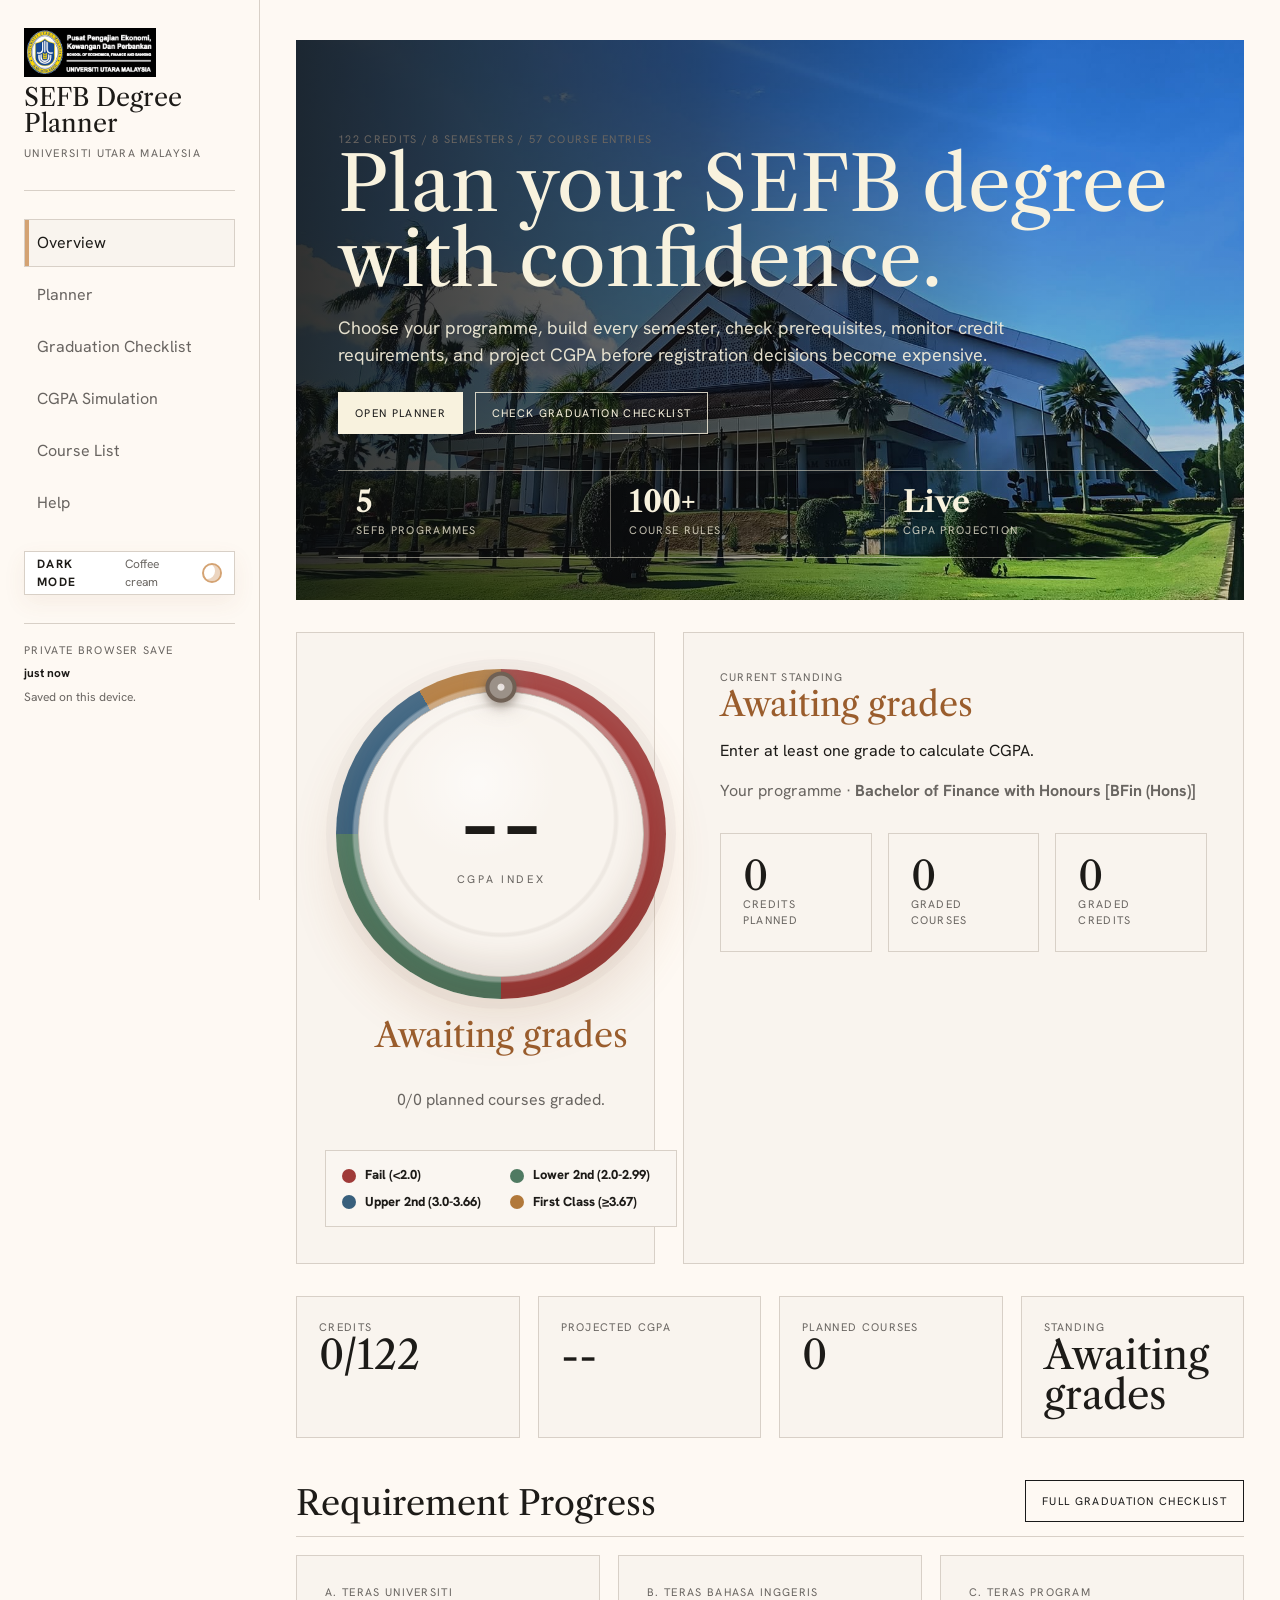
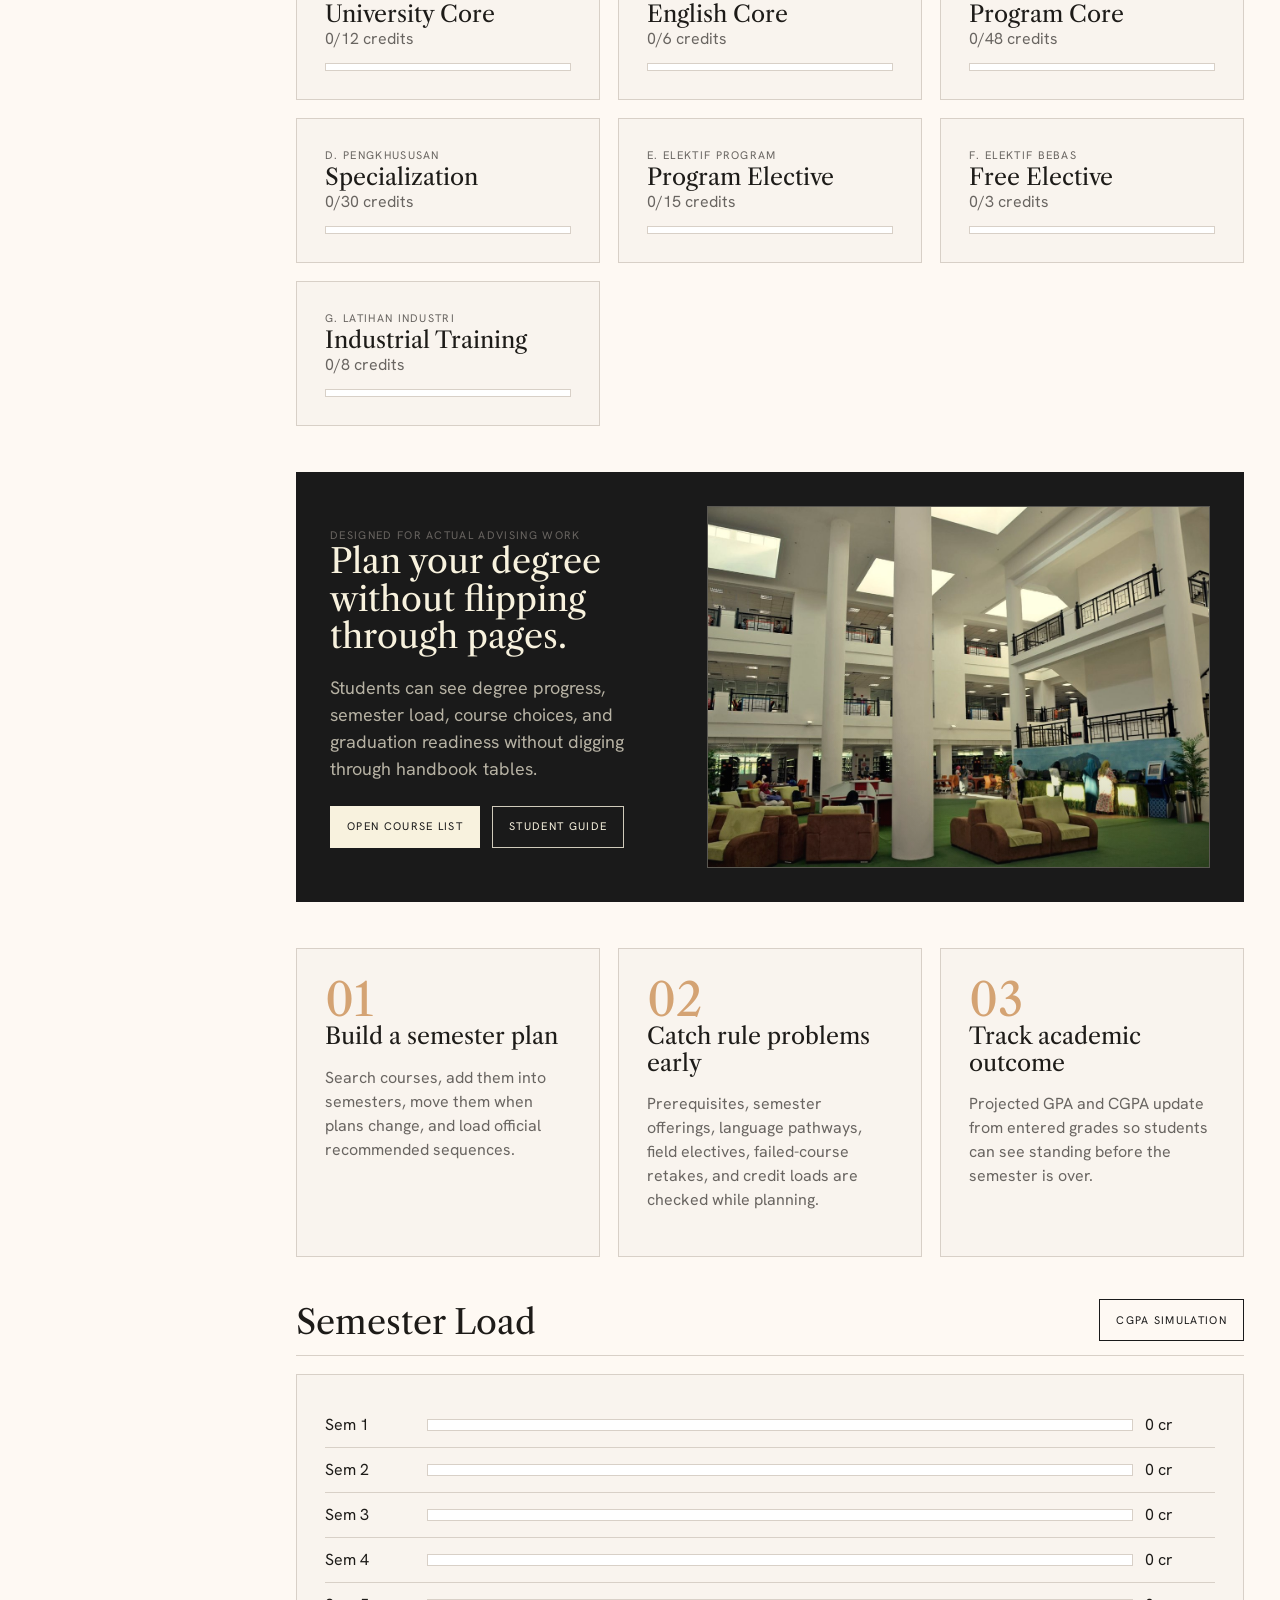
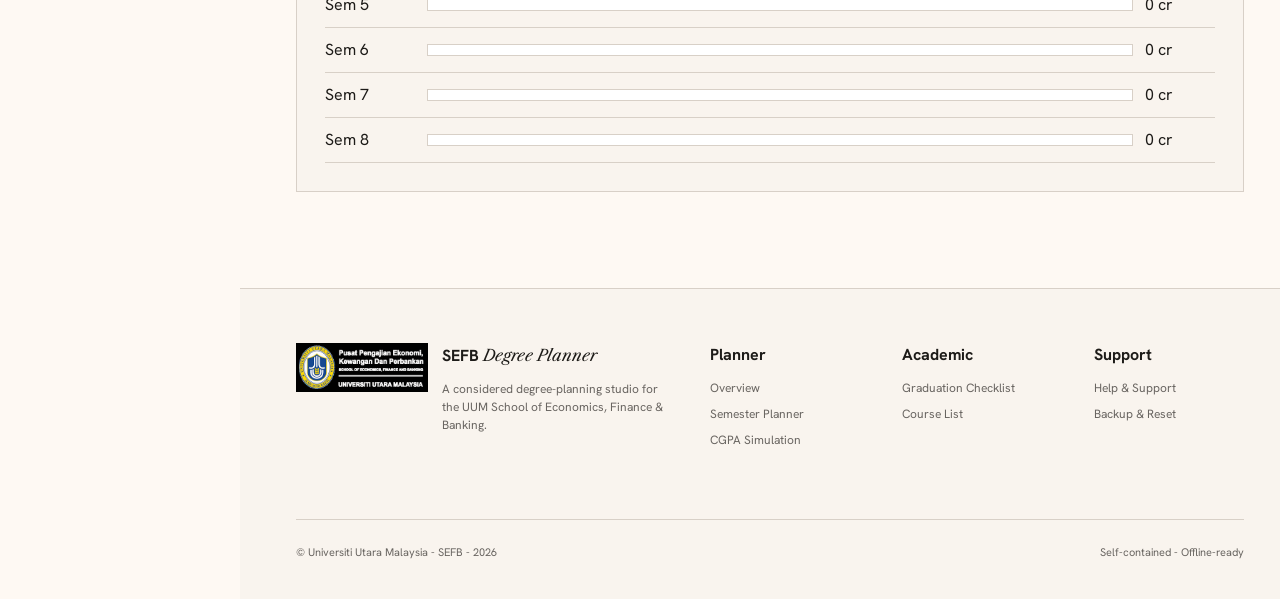
==== index.html @ 06060f27 "Fix retake prerequisite unlock logic" ====
<!doctype html>
<html lang="en">
<head>
  <meta charset="utf-8">
  <meta name="viewport" content="width=device-width, initial-scale=1">
  <meta name="description" content="SEFB UUM multi-page academic planner and CGPA simulator.">
  <title>SEFB Planner / Overview</title>
  <link rel="preconnect" href="https://fonts.googleapis.com">
  <link rel="preconnect" href="https://fonts.gstatic.com" crossorigin>
  <link href="https://fonts.googleapis.com/css2?family=Hanken+Grotesk:wght@300;400;600;700&family=Libre+Caslon+Text:wght@400;700&display=swap" rel="stylesheet">
  <link rel="icon" href="assets/img/sefb.png">
  <link rel="stylesheet" href="assets/css/styles.css?v=20260606m">
</head>
<body data-page="index">
  <div class="site-shell">
    <aside class="side">
      <div class="brand">
        <img class="brand-mark" src="assets/img/sefb.png" alt="SEFB">
        <div class="brand-title">SEFB Degree Planner</div>
        <div class="brand-sub">UNIVERSITI UTARA MALAYSIA</div>
      </div>
      <nav class="nav" data-nav></nav>
    </aside>
    <main class="main">
      <div class="container">
        <section class="hero home-hero">
          <div class="hero-copy">
            <div class="eyebrow" id="heroMeta"></div>
            <h1>Plan your SEFB degree with confidence.</h1>
            <p class="lead">Choose your programme, build every semester, check prerequisites, monitor credit requirements, and project CGPA before registration decisions become expensive.</p>
            <div class="hero-actions">
              <a class="button solid" href="planner.html">Open planner</a>
              <a class="button" href="audit.html">Check graduation checklist</a>
            </div>
            <div class="hero-metrics">
              <div class="hero-metric"><strong>5</strong><span class="eyebrow">SEFB programmes</span></div>
              <div class="hero-metric"><strong>100+</strong><span class="eyebrow">course rules</span></div>
              <div class="hero-metric"><strong>Live</strong><span class="eyebrow">CGPA projection</span></div>
            </div>
          </div>
        </section>

        <section class="cgpa-overview" id="cgpaOverview">
          <article class="cgpa-gauge-card">
            <div class="cgpa-gauge" id="cgpaGauge">
              <div class="cgpa-gauge-core">
                <strong id="cgpaGaugeValue">--</strong>
                <span>CGPA index</span>
              </div>
            </div>
            <h2 id="cgpaGaugeStanding">Awaiting grades</h2>
            <p id="cgpaGaugeNote" class="muted">Enter grades to calculate your honours class.</p>
            <div class="cgpa-band-legend" aria-label="CGPA classification legend">
              <span><i class="band-dot fail"></i>Fail (&lt;2.0)</span>
              <span><i class="band-dot lower"></i>Lower 2nd (2.0-2.99)</span>
              <span><i class="band-dot upper"></i>Upper 2nd (3.0-3.66)</span>
              <span><i class="band-dot first"></i>First Class (&ge;3.67)</span>
            </div>
          </article>

          <article class="cgpa-standing-card">
            <div class="eyebrow">Current standing</div>
            <h2 id="cgpaStandingTitle">Awaiting grades</h2>
            <p id="cgpaStandingText">Your standing will appear after every planned course has a grade.</p>
            <p class="muted">Your programme · <strong id="overviewProgramName">--</strong></p>
            <div class="standing-stats">
              <div class="stat"><div class="stat-value" id="overviewCreditsPlanned">--</div><div class="label">Credits planned</div></div>
              <div class="stat"><div class="stat-value" id="overviewGradedCourses">--</div><div class="label">Graded courses</div></div>
              <div class="stat"><div class="stat-value" id="overviewGradedCredits">--</div><div class="label">Graded credits</div></div>
            </div>
          </article>
        </section>

        <section class="grid cols-4">
          <div class="stat"><div class="label">Credits</div><div class="stat-value" id="statCredits">--</div></div>
          <div class="stat"><div class="label">Projected CGPA</div><div class="stat-value" id="statCgpa">--</div></div>
          <div class="stat"><div class="label">Planned courses</div><div class="stat-value" id="statCourses">--</div></div>
          <div class="stat"><div class="label">Standing</div><div class="stat-value" id="statStatus">--</div></div>
        </section>

        <div class="section-head">
          <h2>Requirement Progress</h2>
          <a class="button" href="audit.html">Full graduation checklist</a>
        </div>
        <section class="grid cols-3" id="componentGrid"></section>

        <section class="visual-band">
          <div>
            <div class="eyebrow">Designed for actual advising work</div>
            <h2>Plan your degree without flipping through pages.</h2>
            <p class="lead">Students can see degree progress, semester load, course choices, and graduation readiness without digging through handbook tables.</p>
            <div class="hero-actions">
              <a class="button solid" href="courses.html">Open course list</a>
              <a class="button" href="help.html">Student guide</a>
            </div>
          </div>
          <figure class="visual-photo">
            <img src="assets/img/library.jpg" alt="Students studying in the university library">
          </figure>
        </section>

        <section class="feature-list">
          <article class="feature-card">
            <div class="num">01</div>
            <h3>Build a semester plan</h3>
            <p class="muted">Search courses, add them into semesters, move them when plans change, and load official recommended sequences.</p>
          </article>
          <article class="feature-card">
            <div class="num">02</div>
            <h3>Catch rule problems early</h3>
            <p class="muted">Prerequisites, semester offerings, language pathways, field electives, failed-course retakes, and credit loads are checked while planning.</p>
          </article>
          <article class="feature-card">
            <div class="num">03</div>
            <h3>Track academic outcome</h3>
            <p class="muted">Projected GPA and CGPA update from entered grades so students can see standing before the semester is over.</p>
          </article>
        </section>

        <div class="section-head">
          <h2>Semester Load</h2>
          <a class="button" href="analytics.html">CGPA Simulation</a>
        </div>
        <section class="panel" id="semesterBars"></section>

        <footer class="audit-footer site-footer">
          <div class="audit-footer-brand">
            <img class="brand-mark" src="assets/img/sefb.png" alt="SEFB">
            <div>
              <strong>SEFB <em>Degree Planner</em></strong>
              <p>A considered degree-planning studio for the UUM School of Economics, Finance & Banking.</p>
            </div>
          </div>
          <div>
            <strong>Planner</strong>
            <a href="index.html">Overview</a>
            <a href="planner.html">Semester Planner</a>
            <a href="analytics.html">CGPA Simulation</a>
          </div>
          <div>
            <strong>Academic</strong>
            <a href="audit.html">Graduation Checklist</a>
            <a href="courses.html">Course List</a>
          </div>
          <div>
            <strong>Support</strong>
            <a href="help.html">Help & Support</a>
            <a href="profile.html">Backup & Reset</a>
          </div>
          <div class="footer-bottom">
            <span>&copy; Universiti Utara Malaysia - SEFB - 2026</span>
            <span>Self-contained - Offline-ready</span>
          </div>
        </footer>
      </div>
    </main>
  </div>
  <script src="assets/js/sefb-data.js"></script>
  <script src="assets/js/app.js?v=20260606g"></script>
</body>
</html>
---- assets/css/styles.css ----
:root {
  --surface: #fef9f3;
  --bone: #f9f4ee;
  --paper: #ffffff;
  --ink: #1d1b18;
  --muted: #696561;
  --line: #d8d0c7;
  --line-strong: #9b9188;
  --charcoal: #1a1a1a;
  --cream: #f8f2de;
  --amber: #d4a373;
  --brown: #9a5d2d;
  --green: #356859;
  --red: #9f3a38;
  --blue: #385f7c;
  --class-fail: #9f3a38;
  --class-lower: #4f7a62;
  --class-upper: #385f7c;
  --class-first: #b1783a;
  --max: 1280px;
}

body.dark-mode {
  --surface: #15110d;
  --bone: #1d1812;
  --paper: #221c15;
  --ink: #f6efe5;
  --muted: #b8aa9b;
  --line: #3c3128;
  --line-strong: #756554;
  --charcoal: #11100e;
  --cream: #fff3dc;
  --amber: #c58b4f;
  --brown: #d1a06d;
  --green: #74a38d;
  --red: #d36f68;
  --blue: #79a2bf;
  --class-fail: #d36f68;
  --class-lower: #74a38d;
  --class-upper: #79a2bf;
  --class-first: #d19a5d;
}

* { box-sizing: border-box; }
html { overflow-x: hidden; }

body {
  margin: 0;
  font-family: "Hanken Grotesk", Arial, sans-serif;
  color: var(--ink);
  background: var(--surface);
  line-height: 1.5;
  overflow-x: hidden;
}

a { color: inherit; text-decoration: none; }
button, input, select { font: inherit; }

.site-shell {
  min-height: 100vh;
  display: grid;
  grid-template-columns: 260px minmax(0, 1fr);
}

.side {
  position: sticky;
  top: 0;
  height: 100vh;
  padding: 28px 24px;
  background: rgba(254, 249, 243, .88);
  border-right: 1px solid var(--line);
  backdrop-filter: blur(12px);
}

body.dark-mode .side {
  background: rgba(21, 17, 13, .92);
}

.brand {
  display: grid;
  gap: 8px;
  padding-bottom: 28px;
  border-bottom: 1px solid var(--line);
}

.brand-mark {
  width: 132px;
  height: auto;
  object-fit: contain;
}

.brand-title {
  font-family: "Libre Caslon Text", Georgia, serif;
  font-size: 25px;
  line-height: 1.05;
}

.brand-sub, .eyebrow, .label {
  color: var(--muted);
  font-size: 11px;
  letter-spacing: .12em;
  text-transform: uppercase;
}

.nav {
  display: grid;
  gap: 4px;
  margin-top: 28px;
}

.nav a {
  padding: 11px 12px;
  border: 1px solid transparent;
  color: var(--muted);
}

.nav a:hover {
  color: var(--ink);
  background: rgba(26,26,26,.04);
}

.nav a.active {
  color: var(--ink);
  border-color: var(--line);
  background: var(--bone);
  box-shadow: inset 4px 0 0 var(--amber);
}

.theme-card {
  margin-top: 24px;
}

.theme-toggle {
  width: 100%;
  min-height: 44px;
  display: flex;
  align-items: center;
  justify-content: space-between;
  gap: 12px;
  padding: 0 12px;
  border: 1px solid var(--line);
  background: var(--paper);
  color: var(--ink);
  cursor: pointer;
  text-align: left;
  box-shadow: 0 8px 22px rgba(154,93,45,.08);
}

.theme-toggle:hover {
  border-color: var(--amber);
}

.theme-toggle strong {
  font-size: 12px;
  letter-spacing: .12em;
  text-transform: uppercase;
}

.theme-toggle span {
  color: var(--muted);
  font-size: 12px;
}

.theme-toggle::after {
  content: "";
  width: 16px;
  height: 16px;
  border: 2px solid var(--amber);
  border-radius: 50%;
  box-shadow: inset -5px -2px 0 color-mix(in srgb, var(--amber) 45%, transparent);
  flex: 0 0 auto;
}

body.dark-mode .theme-toggle {
  box-shadow: 0 10px 24px rgba(0,0,0,.22);
}

body.dark-mode .theme-toggle::after {
  background: var(--amber);
  box-shadow: 0 0 14px color-mix(in srgb, var(--amber) 48%, transparent);
}

.save-card {
  margin-top: 28px;
  padding-top: 18px;
  border-top: 1px solid var(--line);
  color: var(--muted);
  font-size: 12px;
}

.save-card strong {
  display: block;
  color: var(--ink);
  margin: 6px 0;
}

.save-card p { margin: 0; }
.save-card { overflow-wrap: anywhere; }

.main {
  padding: 40px 56px 64px;
}

.container {
  max-width: var(--max);
  margin: 0 auto;
}

.topbar {
  display: flex;
  align-items: center;
  justify-content: space-between;
  gap: 18px;
  margin-bottom: 36px;
}

.program-controls {
  display: flex;
  flex-wrap: wrap;
  gap: 10px;
  align-items: center;
  justify-content: flex-end;
}

body[data-page="planner"] .topbar {
  display: grid;
  grid-template-columns: minmax(250px, 330px) minmax(0, 1fr);
  align-items: stretch;
  gap: 18px;
  padding: 16px;
  border: 1px solid color-mix(in srgb, var(--brown) 18%, var(--line));
  background:
    linear-gradient(135deg, color-mix(in srgb, var(--amber) 10%, transparent), transparent 42%),
    linear-gradient(180deg, color-mix(in srgb, var(--paper) 82%, var(--bone)), color-mix(in srgb, var(--bone) 88%, var(--surface)));
  box-shadow: 0 12px 28px rgba(90,57,33,.06);
}

body[data-page="planner"] .planner-title-card {
  min-width: 0;
  display: grid;
  align-content: center;
  padding: 14px 18px;
  border: 1px solid color-mix(in srgb, var(--brown) 18%, var(--line));
  background:
    linear-gradient(180deg, rgba(255,255,255,.38), rgba(255,255,255,0) 48%),
    color-mix(in srgb, var(--amber) 8%, var(--bone));
}

body.dark-mode[data-page="planner"] .topbar {
  background:
    linear-gradient(135deg, rgba(197,139,79,.10), rgba(197,139,79,0) 48%),
    linear-gradient(180deg, #211810, #18120d);
  box-shadow: 0 22px 44px rgba(0,0,0,.24);
}

body.dark-mode[data-page="planner"] .planner-title-card {
  border-color: color-mix(in srgb, var(--brown) 30%, var(--line));
  background:
    linear-gradient(180deg, rgba(255,243,220,.05), rgba(255,243,220,0) 50%),
    color-mix(in srgb, var(--amber) 7%, var(--bone));
}

body[data-page="planner"] #plannerTitle {
  margin-top: 6px;
  font-size: clamp(22px, 1.55vw, 26px);
  font-weight: 400;
  line-height: 1.12;
  max-width: 310px;
  overflow-wrap: break-word;
  word-break: normal;
}

body[data-page="planner"] .program-controls {
  display: grid;
  grid-template-columns: repeat(2, minmax(220px, 1fr));
  gap: 10px;
  align-items: stretch;
  justify-content: stretch;
}

body[data-page="planner"] .program-controls > span {
  display: contents;
}

body[data-page="planner"] .program-controls [data-program-select] {
  grid-column: 1 / -1;
  min-width: 0;
}

body[data-page="planner"] .program-controls .button,
body[data-page="planner"] .program-controls .select {
  min-height: 44px;
}

body[data-page="planner"] .program-controls .select {
  background:
    linear-gradient(180deg, rgba(255,255,255,.58), rgba(255,255,255,.16)),
    color-mix(in srgb, var(--paper) 86%, var(--bone));
  border-color: color-mix(in srgb, var(--brown) 16%, var(--line));
}

.select, .input {
  width: 100%;
  max-width: 100%;
  min-width: 0;
  min-height: 42px;
  border: 1px solid var(--line);
  background: var(--paper);
  color: var(--ink);
  padding: 0 12px;
  border-radius: 0;
}

[data-program-select] {
  min-width: min(520px, 100%);
}

.hero {
  min-height: 360px;
  display: grid;
  grid-template-columns: minmax(0, 1.3fr) minmax(280px, .7fr);
  gap: 40px;
  align-items: end;
  padding: 42px;
  background:
    linear-gradient(90deg, rgba(26,26,26,.78), rgba(26,26,26,.2)),
    url("../img/sefb-building.jpg") center/cover;
  color: var(--cream);
  margin-bottom: 32px;
}

.hero .panel {
  color: var(--ink);
}

.home-hero {
  min-height: 560px;
  grid-template-columns: minmax(0, 1fr);
  align-items: end;
  background:
    linear-gradient(90deg, rgba(10,10,10,.84), rgba(10,10,10,.58) 42%, rgba(10,10,10,.18) 78%),
    url("../img/dms.jpeg") center/cover;
}

.hero-copy {
  width: 100%;
  max-width: 860px;
  min-width: 0;
}

.hero-actions {
  display: flex;
  flex-wrap: wrap;
  gap: 12px;
  margin-top: 24px;
}

.hero-metrics {
  display: grid;
  grid-template-columns: repeat(3, minmax(0, 1fr));
  gap: 0;
  max-width: 820px;
  margin-top: 36px;
  border-top: 1px solid rgba(248,242,222,.5);
  border-bottom: 1px solid rgba(248,242,222,.5);
}

.hero-metric {
  padding: 16px 18px;
  border-right: 1px solid rgba(248,242,222,.35);
}

.hero-metric:last-child {
  border-right: 0;
}

.hero-metric strong {
  display: block;
  font-family: "Libre Caslon Text", Georgia, serif;
  font-size: 30px;
  line-height: 1;
}

.hero-metric .eyebrow {
  color: rgba(248,242,222,.78);
}

.visual-band {
  display: grid;
  grid-template-columns: minmax(0, .82fr) minmax(360px, 1.18fr);
  gap: 28px;
  align-items: center;
  margin: 46px 0;
  padding: 34px;
  background: var(--charcoal);
  color: var(--cream);
}

.visual-band p {
  color: rgba(248,242,222,.78);
}

.visual-photo {
  position: relative;
  min-height: 360px;
  margin: 0;
  border: 1px solid rgba(248,242,222,.24);
  background: rgba(248,242,222,.06);
  overflow: hidden;
}

.visual-photo::after {
  content: "";
  position: absolute;
  inset: 0;
  background: linear-gradient(180deg, transparent 62%, rgba(25,25,24,.28));
  pointer-events: none;
}

.visual-photo img {
  display: block;
  width: 100%;
  height: 360px;
  object-fit: cover;
}

.feature-list {
  display: grid;
  grid-template-columns: repeat(3, minmax(0, 1fr));
  gap: 18px;
  margin: 34px 0;
}

.feature-card {
  padding: 28px;
  background: var(--bone);
  border: 1px solid var(--line);
}

.feature-card .num {
  font-family: "Libre Caslon Text", Georgia, serif;
  font-size: 46px;
  line-height: 1;
  color: var(--amber);
}

h1, h2, h3 {
  font-family: "Libre Caslon Text", Georgia, serif;
  font-weight: 400;
  margin: 0;
}

h1 {
  font-size: clamp(38px, 6vw, 76px);
  line-height: .98;
  max-width: 900px;
}

h2 { font-size: 34px; line-height: 1.1; }
h3 { font-size: 23px; line-height: 1.15; }

.lead {
  width: 100%;
  max-width: 720px;
  font-size: 18px;
  color: inherit;
  opacity: .9;
  overflow-wrap: break-word;
}

.grid {
  display: grid;
  gap: 18px;
}

.grid.cols-2 { grid-template-columns: repeat(2, minmax(0, 1fr)); }
.grid.cols-3 { grid-template-columns: repeat(3, minmax(0, 1fr)); }
.grid.cols-4 { grid-template-columns: repeat(4, minmax(0, 1fr)); }
#semesters.grid.cols-2 { grid-template-columns: repeat(auto-fit, minmax(min(760px, 100%), 1fr)); }

.semester-add-panel {
  display: flex;
  justify-content: center;
  margin-top: 32px;
  padding: 24px;
  border: 1px dashed var(--line-strong);
  background: color-mix(in srgb, var(--bone) 74%, transparent);
}

.semester-add-panel .button {
  min-width: 220px;
  min-height: 50px;
  background: var(--paper);
  font-size: 12px;
  font-weight: 800;
}

.panel, .stat, .course, .semester {
  background: var(--bone);
  border: 1px solid var(--line);
}

.panel { padding: 28px; }
.stat { padding: 22px; }

.stat-value {
  font-family: "Libre Caslon Text", Georgia, serif;
  font-size: 40px;
  line-height: 1;
}

.muted { color: var(--muted); }

.cgpa-overview {
  display: grid;
  grid-template-columns: minmax(320px, .78fr) minmax(0, 1.22fr);
  gap: 28px;
  margin: 32px 0;
}

.cgpa-gauge-card,
.cgpa-standing-card {
  border: 1px solid var(--line);
  background: var(--bone);
}

.cgpa-gauge-card {
  display: grid;
  justify-items: center;
  gap: 18px;
  padding: 36px 28px;
  text-align: center;
}

.cgpa-gauge {
  --cgpa: 0%;
  --cgpa-angle: 0deg;
  --tone: var(--line-strong);
  position: relative;
  display: grid;
  place-items: center;
  width: min(330px, 78vw);
  aspect-ratio: 1;
  border-radius: 50%;
  background:
    radial-gradient(circle at 42% 35%, rgba(255,255,255,.18) 0 9%, transparent 28%),
    radial-gradient(circle at center, var(--bone) 0 59%, transparent 60%),
    radial-gradient(circle at center, transparent 0 61%, rgba(255,255,255,.34) 61.4% 63%, transparent 64%),
    conic-gradient(
      var(--class-fail) 0 50%,
      var(--class-lower) 50% 75%,
      var(--class-upper) 75% 91.75%,
      var(--class-first) 91.75% 100%
    );
  box-shadow:
    inset 0 18px 30px rgba(255,255,255,.12),
    inset 0 -18px 26px rgba(62,38,21,.16),
    0 24px 48px rgba(154,93,45,.15),
    0 0 0 10px color-mix(in srgb, var(--tone) 7%, transparent);
  overflow: hidden;
  isolation: isolate;
  transition: box-shadow .35s ease;
  animation: cgpaGaugeLift 5.5s ease-in-out infinite;
}

.cgpa-overview[data-tone="first"] { --standing-tone: var(--class-first); }
.cgpa-overview[data-tone="upper"] { --standing-tone: var(--class-upper); }
.cgpa-overview[data-tone="lower"] { --standing-tone: var(--class-lower); }
.cgpa-overview[data-tone="fail"] { --standing-tone: var(--class-fail); }

.cgpa-gauge[data-tone="first"] { --tone: var(--class-first); }
.cgpa-gauge[data-tone="upper"] { --tone: var(--class-upper); }
.cgpa-gauge[data-tone="lower"] { --tone: var(--class-lower); }
.cgpa-gauge[data-tone="fail"] { --tone: var(--class-fail); }

.cgpa-gauge::after {
  content: "";
  position: absolute;
  inset: 22px;
  border-radius: 50%;
  border: 1px solid color-mix(in srgb, var(--tone) 28%, var(--line));
  background:
    radial-gradient(circle at 42% 32%, color-mix(in srgb, var(--paper) 56%, transparent), transparent 31%),
    radial-gradient(circle at 50% 45%, transparent 0 53%, color-mix(in srgb, var(--tone) 12%, transparent) 54% 55%, transparent 56%),
    var(--bone);
  box-shadow:
    inset 0 14px 26px rgba(255,255,255,.18),
    inset 0 -16px 28px rgba(64,42,24,.10);
  z-index: 1;
}

.cgpa-gauge::before {
  content: "";
  position: absolute;
  inset: 0;
  border-radius: 50%;
  background:
    radial-gradient(circle at 50% 5.5%, rgba(255,255,255,.82) 0 3px, var(--tone) 4px 11px, color-mix(in srgb, var(--tone) 55%, #3a2515) 12px 15px, transparent 16px);
  filter:
    drop-shadow(0 4px 5px rgba(48,31,18,.36))
    drop-shadow(0 0 12px color-mix(in srgb, var(--tone) 44%, transparent));
  transform: rotate(var(--cgpa-angle));
  transition: transform 1s cubic-bezier(.2,.7,.18,1), filter .35s ease;
  z-index: 3;
}

@keyframes cgpaGaugeLift {
  0%, 100% { transform: translateY(0); }
  50% { transform: translateY(-3px); }
}

body.dark-mode .cgpa-gauge {
  box-shadow:
    inset 0 18px 30px rgba(255,243,220,.06),
    inset 0 -20px 30px rgba(0,0,0,.28),
    0 28px 56px rgba(0,0,0,.32),
    0 0 34px color-mix(in srgb, var(--tone) 18%, transparent);
}

@media (prefers-reduced-motion: reduce) {
  .cgpa-gauge {
    animation: none;
  }

  .cgpa-gauge::before {
    transition: none;
  }
}

.cgpa-gauge-core {
  position: relative;
  z-index: 2;
  display: grid;
  gap: 8px;
}

.cgpa-gauge-core strong {
  font-family: "Libre Caslon Text", Georgia, serif;
  font-size: clamp(62px, 8vw, 92px);
  font-weight: 400;
  line-height: .9;
}

.cgpa-gauge-core span {
  color: var(--muted);
  font-size: 11px;
  letter-spacing: .24em;
  text-transform: uppercase;
}

.cgpa-gauge-card h2 {
  color: var(--standing-tone, var(--brown));
}

.cgpa-band-legend {
  display: grid;
  grid-template-columns: repeat(2, minmax(150px, 1fr));
  gap: 10px 18px;
  width: min(430px, 100%);
  margin-top: 4px;
  padding: 16px;
  border: 1px solid var(--line);
  background: color-mix(in srgb, var(--bone) 80%, var(--paper));
  color: var(--ink);
  text-align: left;
}

.cgpa-band-legend span {
  display: inline-flex;
  align-items: center;
  gap: 9px;
  font-size: 13px;
  font-weight: 800;
  line-height: 1.25;
}

.band-dot {
  flex: 0 0 auto;
  width: 14px;
  height: 14px;
  border-radius: 999px;
}

.band-dot.fail { background: var(--class-fail); }
.band-dot.lower { background: var(--class-lower); }
.band-dot.upper { background: var(--class-upper); }
.band-dot.first { background: var(--class-first); }

.cgpa-standing-card {
  padding: 36px;
}

.cgpa-standing-card h2 {
  margin-bottom: 8px;
  color: var(--standing-tone, var(--brown));
}

.standing-stats {
  display: grid;
  grid-template-columns: repeat(3, minmax(0, 1fr));
  gap: 16px;
  margin-top: 30px;
}

.button {
  display: inline-flex;
  min-height: 42px;
  align-items: center;
  justify-content: center;
  gap: 8px;
  padding: 0 16px;
  border: 1px solid var(--charcoal);
  background: transparent;
  color: var(--charcoal);
  cursor: pointer;
  text-transform: uppercase;
  font-size: 11px;
  letter-spacing: .12em;
}

.button.solid {
  background: var(--charcoal);
  color: var(--cream);
}

.button.danger {
  border-color: var(--red);
  color: var(--red);
}

.button:hover {
  background: var(--charcoal);
  color: var(--cream);
}

body.dark-mode .button {
  border-color: var(--line-strong);
  color: var(--ink);
}

body.dark-mode .button.solid,
body.dark-mode .button:hover {
  border-color: var(--amber);
  background: var(--amber);
  color: #15110d;
}

body.dark-mode .button.danger {
  border-color: var(--red);
  color: var(--red);
  background: transparent;
}

.hero .button,
.visual-band .button {
  border-color: rgba(248,242,222,.82);
  color: var(--cream);
}

.hero .button.solid,
.visual-band .button.solid {
  border-color: var(--cream);
  background: var(--cream);
  color: var(--charcoal);
}

.hero .button:hover,
.visual-band .button:hover {
  background: var(--cream);
  color: var(--charcoal);
}

.section-head {
  display: flex;
  align-items: end;
  justify-content: space-between;
  gap: 18px;
  margin: 42px 0 18px;
  border-bottom: 1px solid var(--line);
  padding-bottom: 14px;
}

.progress {
  height: 8px;
  background: var(--paper);
  border: 1px solid var(--line);
  margin-top: 12px;
}

.progress > span {
  display: block;
  height: 100%;
  width: var(--w, 0%);
  background: var(--charcoal);
}

.semester {
  min-height: 0;
  background:
    linear-gradient(180deg, color-mix(in srgb, var(--paper) 92%, var(--bone)), color-mix(in srgb, var(--bone) 72%, var(--paper)));
  border: 1px solid color-mix(in srgb, var(--brown) 18%, var(--line));
  box-shadow: 0 16px 34px rgba(90,57,33,.06);
}

.semester-head {
  display: flex;
  align-items: center;
  justify-content: space-between;
  gap: 12px;
  padding: 15px 18px;
  border-bottom: 1px solid color-mix(in srgb, var(--brown) 18%, var(--line));
  background:
    linear-gradient(180deg, color-mix(in srgb, var(--amber) 12%, var(--paper)), color-mix(in srgb, var(--bone) 86%, var(--paper)));
  color: var(--ink);
}

.semester-head strong {
  font-size: 17px;
  font-weight: 800;
  letter-spacing: -.01em;
}

.semester-head > div:first-child {
  display: grid;
  gap: 2px;
}

.semester-head > div:first-child span {
  color: color-mix(in srgb, var(--brown) 55%, var(--muted));
  font-size: 12px;
  font-weight: 700;
}

.semester-meta {
  display: flex;
  flex-wrap: wrap;
  align-items: center;
  justify-content: flex-end;
  gap: 14px;
}

.dean-button {
  position: relative;
  overflow: hidden;
  min-height: 34px;
  border: 1px solid color-mix(in srgb, var(--amber) 46%, var(--line));
  border-radius: 999px;
  background: color-mix(in srgb, var(--amber) 14%, var(--paper));
  color: color-mix(in srgb, var(--brown) 82%, var(--ink));
  box-shadow: none;
  padding: 0 14px;
  font-size: 12px;
  font-weight: 800;
  letter-spacing: .02em;
  text-transform: none;
}

.dean-button::after {
  content: "";
  position: absolute;
  inset: 0;
  background: linear-gradient(120deg, transparent 0 35%, rgba(255,255,255,.26) 45%, transparent 56% 100%);
  transform: translateX(-110%);
  transition: transform .28s ease;
}

.dean-button:hover::after {
  transform: translateX(110%);
}

.dean-button:hover {
  border-color: var(--amber);
  background: color-mix(in srgb, var(--amber) 22%, var(--paper));
  color: var(--ink);
}

.session-select {
  width: 112px;
  min-height: 36px;
  border-color: var(--line);
  border-radius: 0;
  background: var(--paper);
  color: var(--ink);
  box-shadow: none;
  padding: 0 12px;
  font-size: 14px;
  font-weight: 800;
}

.session-select option {
  background: var(--paper);
  color: var(--ink);
}

.semester-meta > span {
  min-width: 82px;
  color: var(--ink);
  font-size: 16px;
  font-weight: 800;
  line-height: 1;
}

.term-gpa {
  display: grid;
  gap: 2px;
  min-width: 82px;
  text-align: right;
}

.term-gpa span {
  color: var(--muted);
  font-size: 10px;
  letter-spacing: .12em;
  line-height: 1;
  text-transform: uppercase;
}

.term-gpa strong {
  color: var(--ink);
  font-family: "Libre Caslon Text", Georgia, serif;
  font-size: 23px;
  font-weight: 400;
  line-height: 1;
}

.semester-body {
  padding: 14px 18px 16px;
  display: grid;
  gap: 0;
}

.course {
  display: grid;
  grid-template-columns: 86px minmax(260px, 1fr) 52px minmax(285px, auto);
  gap: 16px;
  align-items: center;
  min-height: 72px;
  padding: 13px 12px 13px 14px;
  background: transparent;
  border-width: 0 0 1px 0;
  border-left-width: 5px;
  border-bottom-color: var(--line);
}

.course-code {
  color: var(--muted);
  font-size: 12px;
  letter-spacing: .08em;
}

.course-main {
  min-width: 0;
}

.course-title {
  display: flex;
  align-items: center;
  gap: 8px;
  flex-wrap: wrap;
  font-weight: 700;
  line-height: 1.25;
}

.lock-badge,
.retake-badge {
  display: inline-flex;
  align-items: center;
  min-height: 20px;
  padding: 2px 7px;
  border: 1px solid color-mix(in srgb, var(--red) 50%, var(--paper));
  border-radius: 999px;
  color: var(--red);
  background: color-mix(in srgb, var(--red) 10%, var(--paper));
  font-family: "Hanken Grotesk", system-ui, sans-serif;
  font-size: 10px;
  font-weight: 800;
  letter-spacing: .1em;
  text-transform: uppercase;
}

.retake-badge {
  border-color: color-mix(in srgb, var(--amber) 58%, var(--paper));
  color: var(--brown);
  background: color-mix(in srgb, var(--amber) 13%, var(--paper));
}

.course-sub {
  margin-top: 3px;
  color: var(--muted);
  font-size: 12px;
  overflow: hidden;
  text-overflow: ellipsis;
  white-space: nowrap;
}

.course-lock {
  width: fit-content;
  margin-top: 6px;
  padding: 3px 7px;
  border: 1px solid color-mix(in srgb, var(--red) 32%, var(--paper));
  background: color-mix(in srgb, var(--red) 8%, var(--paper));
  color: var(--red);
  font-size: 11px;
}

.course-credit {
  white-space: nowrap;
  font-size: 12px;
  font-weight: 700;
  letter-spacing: .08em;
}

.pill {
  display: inline-flex;
  align-items: center;
  min-height: 24px;
  padding: 2px 8px;
  border: 1px solid var(--line);
  border-radius: 999px;
  font-size: 11px;
  color: var(--muted);
  background: var(--paper);
}

.cat-A { --cat:#b8892f; --cat-bg:linear-gradient(135deg,rgba(184,137,47,.17),rgba(254,249,243,.94)); }
.cat-B { --cat:#4f7a62; --cat-bg:linear-gradient(135deg,rgba(79,122,98,.17),rgba(254,249,243,.94)); }
.cat-C { --cat:#385f7c; --cat-bg:linear-gradient(135deg,rgba(56,95,124,.16),rgba(254,249,243,.94)); }
.cat-D { --cat:#8b5a3c; --cat-bg:linear-gradient(135deg,rgba(139,90,60,.17),rgba(254,249,243,.94)); }
.cat-E { --cat:#755d8f; --cat-bg:linear-gradient(135deg,rgba(117,93,143,.15),rgba(254,249,243,.94)); }
.cat-F { --cat:#b06f3d; --cat-bg:linear-gradient(135deg,rgba(176,111,61,.17),rgba(254,249,243,.94)); }
.cat-G { --cat:#9f4f3f; --cat-bg:linear-gradient(135deg,rgba(159,79,63,.16),rgba(254,249,243,.94)); }
.cat-H { --cat:#4f7d83; --cat-bg:linear-gradient(135deg,rgba(79,125,131,.16),rgba(254,249,243,.94)); }

.course[class*="cat-"] {
  border-left-color: var(--cat);
  background: linear-gradient(90deg, color-mix(in srgb, var(--cat) 7%, var(--surface)), var(--paper) 46%);
}

.course.locked {
  border-left-color: var(--red);
  background:
    linear-gradient(90deg, color-mix(in srgb, var(--red) 13%, var(--surface)), color-mix(in srgb, var(--red) 5%, var(--paper)) 48%);
}

.course.locked .grade-select:disabled {
  opacity: .62;
  cursor: not-allowed;
}

body.dark-mode .course[class*="cat-"] {
  background:
    linear-gradient(90deg, color-mix(in srgb, var(--cat) 12%, var(--paper)), color-mix(in srgb, var(--paper) 88%, var(--bone)) 46%);
}

body.dark-mode .course.locked {
  background:
    linear-gradient(90deg, color-mix(in srgb, var(--red) 22%, var(--paper)), color-mix(in srgb, var(--red) 8%, var(--bone)) 48%);
}

body.dark-mode .course-lock {
  border-color: color-mix(in srgb, var(--red) 34%, var(--line));
  background: color-mix(in srgb, var(--red) 12%, var(--paper));
}

body.dark-mode .lock-badge {
  border-color: color-mix(in srgb, var(--red) 52%, var(--line));
  background: color-mix(in srgb, var(--red) 16%, var(--paper));
}

body.dark-mode .retake-badge {
  border-color: color-mix(in srgb, var(--amber) 54%, var(--line));
  color: #e0b27d;
  background: color-mix(in srgb, var(--amber) 14%, var(--paper));
}

.cat-pill[class*="cat-"] {
  color: var(--cat);
  border-color: color-mix(in srgb, var(--cat) 34%, var(--surface));
  background: color-mix(in srgb, var(--cat) 10%, var(--surface));
  font-weight: 700;
}

.category-legend {
  margin-bottom: 18px;
  padding: 18px 20px;
  border-color: color-mix(in srgb, var(--brown) 15%, var(--line));
  background:
    linear-gradient(135deg, color-mix(in srgb, var(--amber) 7%, transparent), transparent 48%),
    color-mix(in srgb, var(--bone) 82%, var(--paper));
  box-shadow: 0 12px 28px rgba(90,57,33,.05);
}

.legend-chips {
  display: flex;
  flex-wrap: wrap;
  gap: 10px;
}

.legend-chip {
  position: relative;
  display: inline-flex;
  align-items: center;
  gap: 8px;
  min-height: 34px;
  padding: 7px 11px;
  border: 1px solid color-mix(in srgb, var(--cat) 24%, var(--line));
  border-radius: 999px;
  background: color-mix(in srgb, var(--cat) 8%, var(--paper));
  color: var(--ink);
  box-shadow: none;
}

.legend-chip::before {
  content: "";
  position: static;
  width: 8px;
  height: 8px;
  flex: 0 0 auto;
  border-radius: 999px;
  background: var(--cat);
  box-shadow: none;
}

.legend-chip strong {
  font-size: 11px;
  text-transform: uppercase;
  letter-spacing: .08em;
  color: color-mix(in srgb, var(--cat) 70%, var(--ink));
}

.legend-chip span {
  font-size: 13px;
  font-weight: 700;
  color: var(--ink);
}

body.dark-mode .legend-chip {
  border-color: color-mix(in srgb, var(--cat) 46%, var(--line));
  background: color-mix(in srgb, var(--cat) 10%, var(--paper));
  box-shadow: none;
}

body.dark-mode .legend-chip strong {
  color: color-mix(in srgb, var(--cat) 82%, var(--cream));
}

body.dark-mode .legend-chip span {
  color: var(--ink);
}

.commitment-note {
  margin-top: 12px;
  color: var(--muted);
  font-size: 12px;
}

.inline-actions {
  display: flex;
  flex-wrap: nowrap;
  gap: 10px;
  align-items: end;
  justify-content: flex-end;
}

.course-action {
  display: grid;
  gap: 4px;
}

.course-action span {
  color: var(--muted);
  font-size: 9px;
  font-weight: 800;
  letter-spacing: .12em;
  line-height: 1;
  text-transform: uppercase;
}

.mini-button {
  border: 1px solid var(--line);
  background:
    linear-gradient(180deg, rgba(255,255,255,.44), rgba(255,255,255,.10)),
    color-mix(in srgb, var(--paper) 86%, var(--bone));
  min-height: 42px;
  min-width: 40px;
  padding: 0 9px;
  cursor: pointer;
}

.mini-button:hover {
  border-color: var(--ink);
}

.remove-button {
  color: var(--muted);
  min-width: 122px;
  padding: 0 12px;
  font-size: 11px;
  font-weight: 700;
  letter-spacing: .08em;
  line-height: 1;
  text-transform: uppercase;
}

.remove-button:hover {
  color: var(--red);
}

.compact-select {
  flex: 0 0 132px;
  width: 132px;
}

.grade-select {
  flex: 0 0 78px;
  width: 78px;
}

.empty-state {
  display: grid;
  gap: 2px;
  padding: 18px 16px;
  border: 1px dashed color-mix(in srgb, var(--brown) 24%, var(--line));
  background:
    linear-gradient(135deg, color-mix(in srgb, var(--amber) 8%, transparent), transparent 55%),
    color-mix(in srgb, var(--bone) 74%, var(--paper));
  color: var(--muted);
}

.empty-state strong {
  color: var(--ink);
}

.dropdown-add {
  display: grid;
  grid-template-columns: minmax(0, 1fr) auto;
  gap: 10px;
  padding: 0;
}

.add-select {
  background:
    linear-gradient(180deg, rgba(255,255,255,.62), rgba(255,255,255,.20)),
    color-mix(in srgb, var(--paper) 82%, var(--bone));
  color: var(--ink);
  border-color: color-mix(in srgb, var(--brown) 30%, var(--line));
  font-weight: 700;
}

.dropdown-add .button.solid {
  background:
    linear-gradient(180deg, color-mix(in srgb, var(--amber) 20%, var(--charcoal)), var(--charcoal));
  border-color: color-mix(in srgb, var(--brown) 38%, var(--charcoal));
}

body.dark-mode .semester {
  background:
    linear-gradient(180deg, color-mix(in srgb, var(--amber) 5%, var(--paper)), var(--bone));
  border-color: color-mix(in srgb, var(--brown) 28%, var(--line));
  box-shadow: 0 18px 38px rgba(0,0,0,.20);
}

body.dark-mode .semester-head {
  background:
    linear-gradient(180deg, rgba(197,139,79,.11), rgba(197,139,79,.03)),
    var(--paper);
  border-bottom-color: color-mix(in srgb, var(--brown) 28%, var(--line));
}

body.dark-mode .category-legend,
body.dark-mode .empty-state {
  background:
    linear-gradient(135deg, rgba(197,139,79,.07), transparent 55%),
    var(--bone);
}

body.dark-mode[data-page="planner"] .program-controls .select,
body.dark-mode .add-select,
body.dark-mode .mini-button {
  border-color: color-mix(in srgb, var(--brown) 28%, var(--line));
  background:
    linear-gradient(180deg, rgba(255,243,220,.05), rgba(255,243,220,0)),
    var(--paper);
  color: var(--ink);
}

body.dark-mode .dropdown-add .button.solid {
  border-color: color-mix(in srgb, var(--amber) 50%, var(--line));
  background: var(--amber);
  color: #15110d;
}

.add-select optgroup {
  color: var(--ink);
  background: var(--paper);
  font-weight: 900;
}

.add-select option {
  color: var(--ink);
  background: var(--paper);
}

.audit-item {
  display: grid;
  grid-template-columns: 26px minmax(0, 1fr) auto;
  gap: 12px;
  align-items: center;
  padding: 14px 0;
  border-bottom: 1px solid var(--line);
}

.ok { color: var(--green); }
.bad { color: var(--red); }
.warn { color: #8a5a12; }

.audit-hero-head {
  display: flex;
  align-items: flex-start;
  justify-content: space-between;
  gap: 28px;
  margin-bottom: 44px;
}

.audit-hero-head h2 {
  font-size: clamp(42px, 5vw, 66px);
  line-height: .98;
}

.audit-hero-image {
  min-height: 390px;
  display: grid;
  grid-template-columns: minmax(0, 1fr) auto;
  align-items: end;
  padding: 42px;
  border: 1px solid color-mix(in srgb, var(--brown) 24%, var(--line));
  background:
    linear-gradient(90deg, rgba(14, 12, 10, .86), rgba(14, 12, 10, .58) 48%, rgba(14, 12, 10, .2)),
    url("../img/convocation.jpg") center/cover;
  color: var(--cream);
  box-shadow: 0 18px 44px rgba(58, 42, 28, .12);
}

.audit-hero-image .audit-hero-copy {
  max-width: 820px;
}

.audit-hero-image .eyebrow {
  margin-bottom: 14px;
  color: rgba(248, 242, 222, .72);
}

.audit-hero-image h2 {
  color: var(--cream);
  text-shadow: 0 2px 18px rgba(0, 0, 0, .32);
}

.audit-hero-image .muted {
  max-width: 760px;
  color: rgba(248, 242, 222, .86);
  font-size: 18px;
}

.audit-hero-image .button {
  border-color: rgba(248, 242, 222, .82);
  background: rgba(248, 242, 222, .96);
  color: #1d1b18;
}

.audit-hero-image .button:hover {
  background: var(--cream);
  color: #1d1b18;
}

body.dark-mode .audit-hero-image {
  border-color: color-mix(in srgb, var(--amber) 30%, var(--line));
  box-shadow: 0 20px 48px rgba(0, 0, 0, .34);
}

.audit-status {
  display: grid;
  place-items: center;
  min-height: 260px;
  margin-bottom: 72px;
  padding: 42px;
  background: var(--charcoal);
  color: var(--cream);
  text-align: center;
}

.audit-status .eyebrow {
  color: var(--amber);
}

.audit-status h2 {
  font-size: clamp(32px, 4vw, 46px);
  line-height: 1;
}

.audit-status p {
  margin: 10px 0 18px;
  color: rgba(248,242,222,.76);
}

.audit-status strong {
  display: block;
  font-family: "Libre Caslon Text", Georgia, serif;
  font-size: clamp(58px, 8vw, 92px);
  line-height: .92;
  font-weight: 400;
}

.audit-status span {
  color: rgba(248,242,222,.7);
  font-size: 10px;
  letter-spacing: .16em;
  text-transform: uppercase;
}

.section-head.compact {
  margin-top: 0;
}

.audit-progress-block {
  margin-bottom: 72px;
}

.audit-progress-list {
  display: grid;
  gap: 12px;
  padding: 22px;
  background:
    linear-gradient(135deg, color-mix(in srgb, var(--amber) 6%, transparent), transparent 52%),
    color-mix(in srgb, var(--bone) 84%, var(--paper));
}

.audit-progress-row {
  display: grid;
  grid-template-columns: minmax(240px, 1fr) minmax(130px, 210px) 122px auto;
  gap: 16px;
  align-items: center;
  padding: 16px;
  border: 1px solid color-mix(in srgb, var(--brown) 14%, var(--line));
  background:
    linear-gradient(180deg, rgba(255,255,255,.42), rgba(255,255,255,.08)),
    var(--paper);
  box-shadow: 0 8px 18px rgba(90,57,33,.045);
}

.audit-progress-row:last-child {
  border-bottom: 1px solid color-mix(in srgb, var(--brown) 14%, var(--line));
}

.audit-progress-row strong {
  display: block;
  margin-bottom: 5px;
  line-height: 1.2;
}

.audit-progress-row span {
  display: block;
  color: var(--muted);
  font-size: 12px;
}

.audit-line {
  height: 7px;
  border: 1px solid color-mix(in srgb, var(--brown) 16%, var(--line));
  background: color-mix(in srgb, var(--bone) 70%, var(--paper));
}

.audit-line span {
  display: block;
  width: var(--w, 0%);
  height: 100%;
  background: color-mix(in srgb, var(--charcoal) 70%, var(--line-strong));
}

.audit-progress-row.met .audit-line span {
  background: var(--green);
}

.audit-progress-row[data-status="grading-pending"] .audit-line span {
  background: var(--amber);
}

.audit-progress-row[data-status="pending"] .audit-line span {
  background: var(--red);
}

.audit-progress-row small {
  font-size: 12px;
  font-weight: 800;
  white-space: nowrap;
}

.audit-progress-row em {
  width: max-content;
  min-width: 120px;
  display: inline-flex;
  align-items: center;
  justify-content: center;
  gap: 7px;
  padding: 7px 10px;
  border: 1px solid var(--line-strong);
  border-radius: 999px;
  color: var(--muted);
  font-size: 9px;
  font-style: normal;
  font-weight: 700;
  letter-spacing: .1em;
  text-transform: uppercase;
  white-space: nowrap;
}

.audit-progress-row em b {
  display: inline-grid;
  place-items: center;
  width: 16px;
  height: 16px;
  border-radius: 999px;
  background: color-mix(in srgb, var(--muted) 16%, transparent);
  font-size: 10px;
  line-height: 1;
}

.audit-progress-row.met em {
  border-color: color-mix(in srgb, var(--green) 58%, var(--line));
  background: color-mix(in srgb, var(--green) 10%, var(--paper));
  color: var(--green);
}

.audit-progress-row[data-status="grading-pending"] em {
  border-color: color-mix(in srgb, var(--amber) 64%, var(--line));
  background: color-mix(in srgb, var(--amber) 11%, var(--paper));
  color: color-mix(in srgb, var(--brown) 88%, var(--ink));
}

.audit-progress-row[data-status="pending"] em {
  border-color: color-mix(in srgb, var(--red) 42%, var(--line));
  background: color-mix(in srgb, var(--red) 8%, var(--paper));
  color: var(--red);
}

body.dark-mode .audit-progress-list {
  background:
    linear-gradient(135deg, rgba(197,139,79,.06), transparent 52%),
    var(--bone);
}

body.dark-mode .audit-progress-row {
  background:
    linear-gradient(180deg, rgba(255,243,220,.035), rgba(255,243,220,0)),
    var(--paper);
  border-color: color-mix(in srgb, var(--brown) 28%, var(--line));
  box-shadow: 0 12px 26px rgba(0,0,0,.18);
}

.audit-info-grid {
  display: grid;
  grid-template-columns: minmax(0, 1.25fr) minmax(300px, .75fr);
  gap: 24px;
  margin-bottom: 72px;
}

.audit-practice-card {
  display: grid;
  grid-template-columns: 240px minmax(0, 1fr);
  border: 1px solid var(--line);
  background: var(--bone);
}

.audit-practice-card img {
  width: 100%;
  height: 100%;
  min-height: 250px;
  object-fit: cover;
}

.audit-practice-card > div {
  padding: 34px;
  align-self: center;
}

.audit-advisor {
  padding: 34px;
}

.audit-advisor h3,
.audit-practice-card h3 {
  margin: 4px 0 12px;
}

.advisor-list {
  display: grid;
  gap: 10px;
  margin: 20px 0 0;
  padding: 0;
  list-style: none;
  color: var(--muted);
  font-size: 14px;
}

.advisor-list li {
  position: relative;
  padding-left: 18px;
}

.advisor-list li::before {
  content: "";
  position: absolute;
  left: 0;
  top: .7em;
  width: 6px;
  height: 1px;
  background: var(--brown);
}

.audit-advisor .action-board {
  margin-top: 20px;
  gap: 0;
}

.audit-advisor .fix-card {
  grid-template-columns: 1fr;
  padding: 12px 0;
  border-width: 0 0 1px 0;
  background: transparent;
}

.audit-advisor .fix-mark {
  display: none;
}

.audit-advisor .empty-fix {
  margin-top: 18px;
  border-style: solid;
  background: var(--paper);
}

.audit-achievements {
  margin-bottom: 96px;
}

.achievement-grid {
  display: grid;
  grid-template-columns: repeat(auto-fit, minmax(230px, 1fr));
  gap: 16px;
}

.achievement-tile {
  display: grid;
  align-content: start;
  min-height: 152px;
  padding: 20px;
  border: 1px solid var(--line);
  background: var(--bone);
}

.achievement-tile.earned {
  border-color: color-mix(in srgb, var(--brown) 62%, white);
}

.achievement-tile strong {
  width: fit-content;
  padding: 5px 8px;
  border: 1px solid var(--line);
  border-radius: 999px;
  color: var(--muted);
  font-size: 10px;
  font-weight: 800;
  letter-spacing: .1em;
  line-height: 1;
  text-transform: uppercase;
}

.achievement-tile.earned strong {
  border-color: color-mix(in srgb, var(--brown) 55%, white);
  background: color-mix(in srgb, var(--amber) 14%, transparent);
  color: var(--brown);
}

.achievement-tile span {
  margin-top: 16px;
  font-size: 13px;
  font-weight: 800;
  letter-spacing: .08em;
  line-height: 1.25;
  text-transform: uppercase;
}

.achievement-tile p {
  margin: 10px 0 0;
  color: var(--muted);
  font-size: 13px;
  line-height: 1.45;
}

.audit-footer {
  display: grid;
  grid-template-columns: minmax(280px, 1.5fr) repeat(3, minmax(150px, .6fr));
  gap: 42px;
  margin: 96px -56px -64px;
  padding: 54px 56px 38px;
  border-top: 1px solid var(--line);
  background: var(--bone);
}

.site-footer {
  margin-top: 96px;
}

.audit-footer-brand {
  display: flex;
  gap: 14px;
  align-items: flex-start;
}

.audit-footer strong {
  display: block;
  margin-bottom: 12px;
}

.audit-footer em {
  font-family: "Libre Caslon Text", Georgia, serif;
  font-weight: 400;
}

.audit-footer p,
.audit-footer a {
  display: block;
  margin: 8px 0 0;
  color: var(--muted);
  font-size: 12px;
}

.audit-footer a:hover {
  color: var(--brown);
}

.footer-bottom {
  grid-column: 1 / -1;
  display: flex;
  justify-content: space-between;
  gap: 18px;
  margin-top: 28px;
  padding-top: 24px;
  border-top: 1px solid var(--line);
  color: var(--muted);
  font-size: 11px;
}

.alert-panel {
  background:
    linear-gradient(135deg, rgba(212,160,23,.08), rgba(255,255,255,.62)),
    var(--bone);
}

.alert-heading {
  display: flex;
  align-items: start;
  justify-content: space-between;
  gap: 18px;
  margin-bottom: 18px;
}

.alert-count {
  padding: 6px 10px;
  border: 1px solid color-mix(in srgb, var(--amber) 46%, white);
  background: color-mix(in srgb, var(--amber) 14%, white);
  color: #8a5a12;
  font-size: 11px;
  font-weight: 700;
  letter-spacing: .1em;
  text-transform: uppercase;
}

.action-board {
  display: grid;
  gap: 12px;
}

.fix-card {
  --tone: var(--amber);
  display: grid;
  grid-template-columns: 42px minmax(0, 1fr);
  gap: 12px;
  align-items: start;
  padding: 13px;
  border: 1px solid color-mix(in srgb, var(--tone) 34%, white);
  background: color-mix(in srgb, var(--tone) 7%, white);
  text-align: left;
}

.fix-card.grades { --tone: var(--blue); }
.fix-card.rule { --tone: var(--red); }
.fix-card.load { --tone: var(--amber); }
.fix-card.retake { --tone: var(--red); }

.fix-mark {
  display: grid;
  place-items: center;
  width: 38px;
  height: 38px;
  border: 1px solid color-mix(in srgb, var(--tone) 42%, white);
  background: color-mix(in srgb, var(--tone) 14%, white);
  color: var(--tone);
  font-size: 12px;
  font-weight: 900;
}

.fix-copy span {
  display: block;
  margin-bottom: 4px;
  color: var(--tone);
  font-size: 10px;
  font-weight: 800;
  letter-spacing: .12em;
  text-transform: uppercase;
}

.fix-copy strong {
  display: block;
  line-height: 1.2;
}

.fix-copy p,
.empty-fix p {
  margin: 4px 0 0;
  color: var(--muted);
  font-size: 13px;
}

.empty-fix {
  padding: 16px;
  border: 1px dashed var(--line-strong);
  background: rgba(255,255,255,.5);
}

.table {
  width: 100%;
  border-collapse: collapse;
  background: var(--bone);
  border: 1px solid var(--line);
}

.table th, .table td {
  padding: 13px 14px;
  border-bottom: 1px solid var(--line);
  text-align: left;
  vertical-align: top;
}

.table th {
  font-size: 11px;
  letter-spacing: .12em;
  text-transform: uppercase;
  color: var(--muted);
}

.bar-row {
  display: grid;
  grid-template-columns: 90px minmax(0, 1fr) 70px;
  gap: 12px;
  align-items: center;
  padding: 10px 0;
  border-bottom: 1px solid var(--line);
}

.bar {
  height: 12px;
  background: var(--paper);
  border: 1px solid var(--line);
}

.bar span {
  display: block;
  height: 100%;
  width: var(--w, 0%);
  background: var(--amber);
}

.toast {
  position: fixed;
  right: 24px;
  bottom: 24px;
  background: var(--charcoal);
  color: var(--cream);
  padding: 12px 16px;
  opacity: 0;
  transform: translateY(8px);
  pointer-events: none;
  transition: .2s ease;
}

.toast.show {
  opacity: 1;
  transform: translateY(0);
}

.confirm-modal {
  position: fixed;
  inset: 0;
  z-index: 50;
  display: none;
  align-items: center;
  justify-content: center;
  padding: 22px;
  background: rgba(10,12,18,.68);
  backdrop-filter: blur(10px);
}

.confirm-modal.show {
  display: flex;
}

.confirm-card {
  width: min(560px, 100%);
  padding: 34px;
  text-align: left;
  background: #17171b;
  color: var(--cream);
  border: 1px solid rgba(248,242,222,.16);
}

.confirm-card.simple {
  width: min(480px, 100%);
  text-align: center;
}

.confirm-card.simple .confirm-actions {
  justify-content: center;
}

.confirm-icon {
  width: 52px;
  height: 52px;
  display: inline-grid;
  place-items: center;
  margin-bottom: 18px;
  color: #d4a017;
  border: 1px solid rgba(212,160,23,.5);
  border-radius: 999px;
  font-weight: 900;
}

.confirm-card h3 {
  margin: 0 0 8px;
  color: var(--cream);
  font-size: 28px;
}

.confirm-card p {
  margin: 0;
  color: rgba(248,242,222,.86);
  font-size: 18px;
  font-weight: 700;
}

.confirm-details {
  display: grid;
  gap: 9px;
  margin: 20px 0 0;
  padding: 18px 18px 18px 34px;
  border: 1px solid rgba(248,242,222,.12);
  background: rgba(248,242,222,.045);
  color: rgba(248,242,222,.82);
  font-size: 14px;
}

.confirm-details li::marker {
  color: #d4a017;
}

.confirm-card small {
  display: block;
  margin-top: 14px;
  color: rgba(248,242,222,.62);
  font-size: 12px;
}

.confirm-actions {
  display: flex;
  justify-content: flex-start;
  gap: 14px;
  margin-top: 24px;
}

.confirm-card .button {
  min-width: 120px;
  border-color: rgba(248,242,222,.32);
  color: var(--cream);
}

.confirm-card .button.solid {
  border-color: #d4a017;
  background: #d4a017;
  color: #17171b;
}

.confirm-card .button:hover {
  border-color: var(--cream);
  background: var(--cream);
  color: #17171b;
}

.confirm-card .button:disabled {
  cursor: not-allowed;
  opacity: .45;
}

.guide-intro {
  display: grid;
  grid-template-columns: minmax(0, 1fr) minmax(260px, 360px);
  gap: 28px;
  align-items: end;
  margin-bottom: 34px;
  padding: 34px;
  border: 1px solid var(--line);
  border-left: 8px solid var(--green);
  background:
    linear-gradient(135deg, rgba(47,143,102,.12), rgba(212,160,23,.12)),
    var(--bone);
  color: var(--ink);
}

.guide-intro .lead {
  color: var(--muted);
}

.guide-callout {
  padding: 22px;
  border: 1px dashed color-mix(in srgb, var(--amber) 56%, white);
  background: #fff8d8;
}

.guide-callout strong {
  display: block;
  margin: 8px 0;
  font-size: 20px;
}

.guide-callout p {
  margin: 0;
  color: var(--muted);
}

body.dark-mode .guide-intro {
  background:
    linear-gradient(135deg, rgba(116, 163, 141, .12), rgba(197, 139, 79, .14)),
    #1b1711;
  color: var(--ink);
}

body.dark-mode .guide-intro .lead {
  color: #d6c9ba;
}

body.dark-mode .guide-callout {
  border-color: rgba(197, 139, 79, .72);
  background:
    linear-gradient(145deg, rgba(197, 139, 79, .16), rgba(255, 243, 220, .04)),
    #251d14;
  box-shadow: inset 0 1px 0 rgba(255, 243, 220, .08);
}

body.dark-mode .guide-callout .eyebrow {
  color: #d4ad82;
}

body.dark-mode .guide-callout strong {
  color: #fff7e8;
}

body.dark-mode .guide-callout p {
  color: #d8c8b6;
}

.screenshot-guide {
  display: grid;
  grid-template-columns: repeat(2, minmax(0, 1fr));
  gap: 18px;
}

.shot-card {
  display: grid;
  gap: 16px;
  align-content: start;
  padding: 18px;
  border: 1px solid color-mix(in srgb, var(--cat) 30%, var(--surface));
  border-top: 8px solid var(--cat);
  background: var(--cat-bg);
}

.shot-card.flip {
  grid-template-columns: 1fr;
}

.shot-card.flip .shot-copy {
  order: 0;
}

.shot-copy {
  display: grid;
  gap: 10px;
}

.step-number {
  width: fit-content;
  padding: 7px 11px;
  border: 1px solid color-mix(in srgb, var(--cat) 34%, var(--surface));
  background: color-mix(in srgb, var(--cat) 11%, var(--surface));
  color: color-mix(in srgb, var(--cat) 86%, var(--ink));
  font-size: 11px;
  font-weight: 700;
  letter-spacing: .12em;
  text-transform: uppercase;
}

.shot-copy h3 {
  max-width: none;
}

.shot-copy p {
  margin: 0;
  color: var(--muted);
}

.shot-frame,
.backup-demo {
  position: relative;
  order: -1;
  aspect-ratio: 16 / 10;
  min-height: 0;
  overflow: hidden;
  border: 1px solid color-mix(in srgb, var(--cat) 28%, var(--surface));
  background: var(--paper);
  box-shadow: 0 12px 28px rgba(26,26,26,.10);
}

.shot-frame img {
  display: block;
  width: 100%;
  height: 100%;
  object-fit: contain;
  object-position: top;
  filter: saturate(.95) contrast(.98);
}

.shot-frame::after,
.backup-demo::after {
  content: "";
  position: absolute;
  inset: 0;
  pointer-events: none;
  background: linear-gradient(180deg, rgba(255,255,255,.04), rgba(255,255,255,.18));
}

.shot-note {
  position: absolute;
  z-index: 2;
  max-width: 180px;
  padding: 7px 9px;
  border: 1px solid color-mix(in srgb, var(--cat) 36%, var(--surface));
  background: color-mix(in srgb, var(--cat) 12%, var(--cream));
  color: var(--ink);
  font-size: 11px;
  font-weight: 700;
  box-shadow: 0 7px 18px rgba(26,26,26,.12);
  transform: rotate(-1.5deg);
}

body.dark-mode .shot-note {
  border-color: color-mix(in srgb, var(--cat) 56%, var(--line));
  background: #241d16;
  color: #fff7e8;
  box-shadow: 0 10px 24px rgba(0, 0, 0, .34);
}

.shot-arrow {
  position: absolute;
  z-index: 2;
  width: 54px;
  height: 3px;
  background: var(--cat);
}

.shot-arrow::after {
  content: "";
  position: absolute;
  right: -2px;
  top: -5px;
  width: 12px;
  height: 12px;
  border-top: 3px solid var(--cat);
  border-right: 3px solid var(--cat);
  transform: rotate(45deg);
}

.note-top { left: 18px; top: 16px; }
.note-left { left: 18px; top: 42%; }
.note-right { right: 18px; top: 46%; }
.note-bottom { left: 20px; bottom: 18px; }
.note-grade { right: 18px; top: 46%; }
.note-backup { right: 18px; bottom: 18px; }

.arrow-down {
  left: 72px;
  top: 60px;
  transform: rotate(90deg);
}

.arrow-right {
  left: 150px;
  top: 49%;
}

.arrow-grade {
  right: 142px;
  top: 54%;
  transform: rotate(160deg);
}

.backup-demo {
  display: grid;
  align-content: start;
}

.fake-window-bar {
  display: flex;
  gap: 7px;
  padding: 12px;
  background: var(--charcoal);
}

.fake-window-bar span {
  width: 10px;
  height: 10px;
  border-radius: 999px;
  background: color-mix(in srgb, var(--cat) 68%, var(--surface));
}

.fake-profile {
  display: grid;
  gap: 18px;
  padding: 28px;
}

.fake-heading {
  font-family: "Libre Caslon Text", Georgia, serif;
  font-size: 38px;
}

.mini-link {
  width: fit-content;
  align-self: end;
  padding-bottom: 3px;
  border-bottom: 1px solid var(--cat);
  color: color-mix(in srgb, var(--cat) 86%, var(--ink));
  font-size: 11px;
  font-weight: 700;
  letter-spacing: .12em;
  text-transform: uppercase;
}

.file-input {
  width: 100%;
  padding: 12px;
  border: 1px dashed var(--line-strong);
  background: var(--paper);
}

/* Planner UI Max pass: scoped so the original site and other pages stay stable. */
body[data-page="planner"] {
  --planner-surface: color-mix(in srgb, var(--bone) 84%, var(--paper));
  --planner-panel: color-mix(in srgb, var(--paper) 84%, var(--bone));
  --planner-border: color-mix(in srgb, var(--brown) 22%, var(--line));
}

body[data-page="planner"] .topbar {
  grid-template-columns: minmax(300px, .78fr) minmax(420px, 1.22fr);
  gap: 26px;
  padding: 24px;
  border-color: var(--planner-border);
  border-radius: 6px;
  background:
    linear-gradient(135deg, rgba(255,255,255,.46), rgba(255,255,255,0) 34%),
    linear-gradient(180deg, color-mix(in srgb, var(--amber) 9%, var(--paper)), var(--planner-surface));
  box-shadow: 0 18px 42px rgba(80, 50, 28, .08);
}

body[data-page="planner"] .planner-title-card {
  padding: 20px 22px;
  border-color: color-mix(in srgb, var(--brown) 20%, var(--line));
  border-top: 3px solid color-mix(in srgb, var(--brown) 74%, var(--amber));
  border-radius: 4px;
  background:
    linear-gradient(180deg, rgba(255,255,255,.50), rgba(255,255,255,.10)),
    color-mix(in srgb, var(--amber) 7%, var(--paper));
  box-shadow: inset 0 1px 0 rgba(255,255,255,.54);
}

body[data-page="planner"] #plannerTitle {
  max-width: 520px;
  font-size: clamp(28px, 2.6vw, 40px);
  line-height: 1.04;
}

body[data-page="planner"] .program-controls {
  grid-template-columns: repeat(2, minmax(210px, 1fr));
  gap: 12px;
  align-content: center;
}

body[data-page="planner"] .program-controls .select,
body[data-page="planner"] .session-select,
body[data-page="planner"] .grade-select,
body[data-page="planner"] .compact-select,
body[data-page="planner"] .add-select {
  border-color: color-mix(in srgb, var(--brown) 24%, var(--line));
  border-radius: 4px;
  background:
    linear-gradient(180deg, rgba(255,255,255,.62), rgba(255,255,255,.20)),
    color-mix(in srgb, var(--paper) 88%, var(--bone));
  color: var(--ink);
}

body[data-page="planner"] .program-controls .select:focus,
body[data-page="planner"] .session-select:focus,
body[data-page="planner"] .grade-select:focus,
body[data-page="planner"] .compact-select:focus,
body[data-page="planner"] .add-select:focus {
  outline: 3px solid color-mix(in srgb, var(--amber) 28%, transparent);
  border-color: color-mix(in srgb, var(--brown) 62%, var(--amber));
}

body[data-page="planner"] .program-controls .button {
  min-height: 52px;
  border-radius: 4px;
  font-weight: 800;
}

body[data-page="planner"] .program-controls .button.solid {
  border-color: color-mix(in srgb, var(--charcoal) 88%, var(--brown));
  background:
    linear-gradient(180deg, color-mix(in srgb, var(--brown) 22%, var(--charcoal)), var(--charcoal));
  color: var(--cream);
}

body[data-page="planner"] .program-controls .button.danger {
  border-color: color-mix(in srgb, var(--red) 70%, var(--line));
  background: color-mix(in srgb, var(--red) 4%, var(--paper));
  color: var(--red);
}

body[data-page="planner"] .category-legend {
  padding: 22px 24px;
  border-color: var(--planner-border);
  border-radius: 6px;
  background:
    linear-gradient(135deg, color-mix(in srgb, var(--amber) 9%, transparent), transparent 44%),
    var(--planner-surface);
  box-shadow: 0 14px 34px rgba(80, 50, 28, .06);
}

body[data-page="planner"] .legend-chips {
  gap: 12px;
}

body[data-page="planner"] .legend-chip {
  min-height: 36px;
  padding: 7px 13px;
  border-color: color-mix(in srgb, var(--cat) 28%, var(--line));
  border-radius: 999px;
  background:
    linear-gradient(180deg, rgba(255,255,255,.52), rgba(255,255,255,.08)),
    color-mix(in srgb, var(--cat) 7%, var(--paper));
}

body[data-page="planner"] .legend-chip strong {
  font-size: 10px;
  letter-spacing: .11em;
}

body[data-page="planner"] .legend-chip span {
  font-size: 13px;
}

body[data-page="planner"] .commitment-note {
  margin-top: 14px;
  padding-top: 12px;
  border-top: 1px solid color-mix(in srgb, var(--brown) 16%, var(--line));
}

body[data-page="planner"] .semester {
  overflow: hidden;
  border-color: var(--planner-border);
  border-radius: 6px;
  background: var(--planner-panel);
  box-shadow: 0 16px 38px rgba(80, 50, 28, .07);
}

body[data-page="planner"] .semester-head {
  display: grid;
  grid-template-columns: minmax(160px, 1fr) auto;
  padding: 18px 22px;
  border-bottom-color: color-mix(in srgb, var(--brown) 18%, var(--line));
  background:
    linear-gradient(180deg, color-mix(in srgb, var(--amber) 14%, var(--paper)), color-mix(in srgb, var(--bone) 86%, var(--paper)));
}

body[data-page="planner"] .semester-head strong {
  font-size: 18px;
}

body[data-page="planner"] .semester-meta {
  gap: 12px;
}

body[data-page="planner"] .dean-button {
  min-height: 38px;
  border-color: color-mix(in srgb, var(--brown) 38%, var(--line));
  background:
    linear-gradient(180deg, rgba(255,255,255,.28), rgba(255,255,255,.04)),
    color-mix(in srgb, var(--amber) 16%, var(--paper));
  color: color-mix(in srgb, var(--brown) 78%, var(--ink));
}

body[data-page="planner"] .dean-button:hover {
  border-color: color-mix(in srgb, var(--brown) 70%, var(--amber));
  background: color-mix(in srgb, var(--amber) 24%, var(--paper));
}

body[data-page="planner"] .term-gpa {
  min-width: 88px;
}

body[data-page="planner"] .term-gpa strong {
  font-size: 26px;
}

body[data-page="planner"] .semester-body {
  padding: 10px 20px 18px;
}

body[data-page="planner"] .course {
  grid-template-columns: 98px minmax(280px, 1fr) 58px minmax(322px, auto);
  gap: 18px;
  min-height: 84px;
  padding: 15px 12px 15px 16px;
  border-left-width: 4px;
}

body[data-page="planner"] .course-code {
  font-size: 12px;
  font-weight: 600;
  color: color-mix(in srgb, var(--muted) 86%, var(--ink));
}

body[data-page="planner"] .course-title {
  font-size: 16px;
  font-weight: 800;
}

body[data-page="planner"] .course-sub {
  max-width: 100%;
  font-size: 12.5px;
  white-space: normal;
}

body[data-page="planner"] .course-credit {
  text-align: right;
  font-weight: 900;
}

body[data-page="planner"] .inline-actions {
  gap: 10px;
}

body[data-page="planner"] .course-action span {
  margin-bottom: 2px;
  color: color-mix(in srgb, var(--brown) 56%, var(--muted));
}

body[data-page="planner"] .grade-select {
  width: 92px;
}

body[data-page="planner"] .compact-select {
  width: 142px;
}

body[data-page="planner"] .mini-button {
  min-height: 44px;
  border-radius: 4px;
  border-color: color-mix(in srgb, var(--brown) 20%, var(--line));
}

body[data-page="planner"] .remove-button {
  min-width: 128px;
}

body[data-page="planner"] .dropdown-add {
  margin-top: 14px;
}

body[data-page="planner"] .empty-state {
  border-radius: 4px;
  background:
    linear-gradient(135deg, color-mix(in srgb, var(--amber) 9%, transparent), transparent 56%),
    color-mix(in srgb, var(--bone) 66%, var(--paper));
}

body[data-page="planner"] .semester-add-panel {
  border-color: color-mix(in srgb, var(--brown) 18%, var(--line-strong));
  border-radius: 6px;
  background:
    linear-gradient(135deg, color-mix(in srgb, var(--amber) 7%, transparent), transparent 54%),
    color-mix(in srgb, var(--bone) 72%, transparent);
}

body.dark-mode[data-page="planner"] {
  --planner-surface: #1a140f;
  --planner-panel: #1c1711;
  --planner-border: color-mix(in srgb, var(--brown) 28%, var(--line));
}

body.dark-mode[data-page="planner"] .topbar,
body.dark-mode[data-page="planner"] .category-legend,
body.dark-mode[data-page="planner"] .semester {
  background:
    linear-gradient(135deg, rgba(197,139,79,.08), rgba(197,139,79,0) 42%),
    var(--planner-surface);
  box-shadow: 0 18px 44px rgba(0,0,0,.22);
}

body.dark-mode[data-page="planner"] .planner-title-card,
body.dark-mode[data-page="planner"] .semester-head {
  background:
    linear-gradient(180deg, rgba(255,243,220,.055), rgba(255,243,220,0)),
    #211910;
}

body.dark-mode[data-page="planner"] .program-controls .select,
body.dark-mode[data-page="planner"] .session-select,
body.dark-mode[data-page="planner"] .grade-select,
body.dark-mode[data-page="planner"] .compact-select,
body.dark-mode[data-page="planner"] .add-select,
body.dark-mode[data-page="planner"] .mini-button {
  border-color: color-mix(in srgb, var(--brown) 30%, var(--line));
  background:
    linear-gradient(180deg, rgba(255,243,220,.045), rgba(255,243,220,0)),
    #19130e;
  color: var(--ink);
}

body.dark-mode[data-page="planner"] .program-controls .button.solid,
body.dark-mode[data-page="planner"] .dropdown-add .button.solid {
  border-color: color-mix(in srgb, var(--amber) 56%, var(--line));
  background: linear-gradient(180deg, #d19a5d, #b7773b);
  color: #15100b;
}

body.dark-mode[data-page="planner"] .program-controls .button.danger {
  background: rgba(211,111,104,.06);
}

body.dark-mode[data-page="planner"] .legend-chip {
  background:
    linear-gradient(180deg, rgba(255,243,220,.05), rgba(255,243,220,0)),
    color-mix(in srgb, var(--cat) 12%, #17120d);
}

body.dark-mode[data-page="planner"] .course[class*="cat-"] {
  background:
    linear-gradient(90deg, color-mix(in srgb, var(--cat) 12%, #1a140f), #18130e 50%);
}

body.dark-mode[data-page="planner"] .course.locked {
  background:
    linear-gradient(90deg, color-mix(in srgb, var(--red) 22%, #1a140f), color-mix(in srgb, var(--red) 8%, #18130e) 50%);
}

body.dark-mode[data-page="planner"] .empty-state,
body.dark-mode[data-page="planner"] .semester-add-panel {
  background:
    linear-gradient(135deg, rgba(197,139,79,.07), transparent 54%),
    #19130e;
}

@media (max-width: 1180px) {
  .course {
    grid-template-columns: 78px minmax(220px, 1fr) 48px minmax(260px, auto);
    gap: 10px;
  }
  .course-credit {
    justify-self: end;
  }
  .inline-actions {
    grid-column: auto;
    grid-row: auto;
  }
  .audit-progress-row {
    grid-template-columns: minmax(220px, 1fr) minmax(110px, 160px) 100px;
  }
  .audit-progress-row em {
    grid-column: 1 / -1;
  }
  .achievement-grid {
    grid-template-columns: repeat(4, minmax(0, 1fr));
  }
}

@media (max-width: 920px) {
  .site-shell { grid-template-columns: 1fr; }
  .side {
    position: static;
    height: auto;
    padding: 18px 20px;
  }
  .nav {
    display: flex;
    overflow-x: auto;
    gap: 18px;
  }
  .nav a {
    white-space: nowrap;
  }
  .nav a.active {
    box-shadow: inset 0 3px 0 var(--amber);
  }
  .save-card { margin-top: 18px; }
  .main { padding: 28px 20px 52px; }
  .topbar { align-items: stretch; flex-direction: column; }
  body[data-page="planner"] .topbar {
    grid-template-columns: 1fr;
    padding: 14px;
  }
  body[data-page="planner"] .planner-title-card {
    padding: 14px;
  }
  body[data-page="planner"] #plannerTitle {
    max-width: none;
  }
  body[data-page="planner"] .program-controls {
    grid-template-columns: 1fr;
  }
  .program-controls {
    display: grid;
    grid-template-columns: 1fr;
    justify-content: stretch;
  }
  .program-controls > *, .program-controls span, .program-controls select {
    min-width: 0;
    width: 100%;
  }
  .hero { grid-template-columns: 1fr; padding: 28px; min-height: 420px; }
  .home-hero { min-height: 560px; }
  .home-hero h1 { font-size: 40px; }
  .hero-metrics, .visual-band, .feature-list, .guide-intro, .screenshot-guide, .cgpa-overview, .standing-stats { grid-template-columns: 1fr; }
  .cgpa-gauge-card,
  .cgpa-standing-card {
    padding: 26px 20px;
  }
  .cgpa-gauge {
    width: min(280px, 76vw);
  }
  .cgpa-band-legend {
    grid-template-columns: 1fr;
  }
  .audit-hero-head,
  .audit-info-grid,
  .audit-practice-card,
  .audit-footer {
    grid-template-columns: 1fr;
  }
  .audit-hero-head {
    display: grid;
    margin-bottom: 30px;
  }
  .audit-hero-image {
    min-height: 430px;
    align-items: end;
    padding: 28px;
    background:
      linear-gradient(180deg, rgba(14, 12, 10, .38), rgba(14, 12, 10, .84)),
      url("../img/convocation.jpg") center/cover;
  }
  .audit-hero-image .button {
    justify-self: start;
  }
  .audit-status {
    min-height: 220px;
    margin-bottom: 42px;
    padding: 30px 22px;
  }
  .audit-progress-block,
  .audit-info-grid,
  .audit-achievements {
    margin-bottom: 42px;
  }
  .audit-progress-list,
  .audit-advisor,
  .audit-practice-card > div {
    padding: 22px;
  }
  .audit-progress-row {
    grid-template-columns: 1fr;
    gap: 10px;
  }
  .audit-progress-row small,
  .audit-progress-row em {
    white-space: normal;
  }
  .audit-practice-card img {
    min-height: 220px;
  }
  .achievement-grid {
    grid-template-columns: repeat(2, minmax(0, 1fr));
  }
  .audit-footer {
    margin: 48px -20px -52px;
    padding: 34px 20px;
  }
  .course {
    grid-template-columns: 1fr;
    gap: 11px;
    padding: 14px 12px;
  }
  .course-credit {
    justify-self: start;
  }
  .inline-actions {
    display: grid;
    grid-template-columns: minmax(78px, .55fr) minmax(150px, 1fr) auto;
    justify-content: stretch;
    align-items: end;
    width: 100%;
  }
  .course-action,
  .course-action .select {
    width: 100%;
  }
  .grade-select,
  .compact-select {
    width: 100%;
    flex-basis: auto;
  }
  .remove-button {
    min-width: 0;
    width: 100%;
  }
  .visual-photo,
  .visual-photo img {
    height: 300px;
    min-height: 300px;
  }
  .grid.cols-2, .grid.cols-3, .grid.cols-4 { grid-template-columns: 1fr; }
  .dropdown-add { grid-template-columns: 1fr; }
  .confirm-actions { flex-direction: column; }
}

@media (max-width: 560px) {
  .inline-actions {
    grid-template-columns: 1fr 1fr;
  }

  .move-action {
    grid-column: 1 / -1;
  }

  .remove-button {
    grid-column: 1 / -1;
  }

  .semester-head,
  .semester-meta {
    align-items: flex-start;
  }

  .semester-head {
    display: grid;
    grid-template-columns: 1fr;
  }

  .semester-meta {
    justify-content: stretch;
    width: 100%;
  }

  .session-select {
    width: 100%;
  }
}

/* Planner visual reset v2: cleaner coffee studio treatment for site 2 only. */
body[data-page="planner"] {
  --planner-card: color-mix(in srgb, var(--paper) 82%, var(--bone));
  --planner-card-2: color-mix(in srgb, var(--bone) 88%, #ead8c3);
  --planner-stroke: color-mix(in srgb, var(--brown) 20%, var(--line));
  --planner-stroke-strong: color-mix(in srgb, var(--brown) 46%, var(--line));
  --planner-wash: color-mix(in srgb, var(--brown) 8%, var(--surface));
  --planner-shadow: 0 18px 46px rgba(76, 48, 28, .08);
}

body[data-page="planner"] .container {
  max-width: 1360px;
}

body[data-page="planner"] .topbar.planner-setup {
  display: grid;
  grid-template-columns: minmax(300px, .78fr) minmax(560px, 1.22fr);
  gap: 28px;
  align-items: stretch;
  margin-bottom: 22px;
  padding: 24px;
  border: 1px solid var(--planner-stroke);
  border-radius: 10px;
  background:
    radial-gradient(circle at 0 0, rgba(154, 93, 45, .13), transparent 32%),
    linear-gradient(135deg, rgba(255,255,255,.66), rgba(249,244,238,.9));
  box-shadow: var(--planner-shadow);
}

body[data-page="planner"] .planner-title-card {
  display: flex;
  flex-direction: column;
  justify-content: center;
  min-height: 168px;
  padding: 22px 24px;
  border: 1px solid color-mix(in srgb, var(--brown) 17%, var(--line));
  border-left: 4px solid color-mix(in srgb, var(--brown) 78%, var(--amber));
  border-radius: 8px;
  background:
    linear-gradient(180deg, rgba(255,255,255,.82), rgba(249,244,238,.72)),
    color-mix(in srgb, var(--bone) 90%, #ead2b8);
}

body[data-page="planner"] .planner-title-card .eyebrow {
  margin-bottom: 10px;
  color: color-mix(in srgb, var(--brown) 64%, var(--muted));
  font-size: 11px;
  font-weight: 800;
  letter-spacing: .16em;
}

body[data-page="planner"] #plannerTitle {
  max-width: 560px;
  margin: 0;
  font-size: clamp(30px, 2.55vw, 42px);
  line-height: 1.03;
  letter-spacing: -.025em;
}

body[data-page="planner"] .program-controls {
  display: grid;
  grid-template-columns: repeat(2, minmax(220px, 1fr));
  gap: 12px;
  align-content: stretch;
}

body[data-page="planner"] .program-controls > select:first-child {
  grid-column: 1 / -1;
}

body[data-page="planner"] .program-controls > *,
body[data-page="planner"] .program-controls span,
body[data-page="planner"] .program-controls select,
body[data-page="planner"] .program-controls .button {
  width: 100%;
  min-width: 0;
}

body[data-page="planner"] .select,
body[data-page="planner"] .button {
  min-height: 50px;
  border-radius: 4px;
}

body[data-page="planner"] .program-controls .select {
  border-color: color-mix(in srgb, var(--brown) 18%, var(--line));
  background:
    linear-gradient(180deg, rgba(255,255,255,.8), rgba(249,244,238,.45)),
    var(--paper);
}

body[data-page="planner"] .program-controls .button.solid {
  border-color: #171717;
  background:
    linear-gradient(180deg, #20201e, #151515);
  color: var(--cream);
  box-shadow: inset 0 1px 0 rgba(255,255,255,.1);
}

body[data-page="planner"] .program-controls .button.danger {
  border-color: color-mix(in srgb, var(--red) 70%, var(--line));
  background:
    linear-gradient(180deg, rgba(255,255,255,.68), rgba(249,244,238,.75));
  color: color-mix(in srgb, var(--red) 84%, #421a16);
}

body[data-page="planner"] .category-legend {
  margin-bottom: 22px;
  padding: 22px 24px;
  border: 1px solid var(--planner-stroke);
  border-radius: 10px;
  background:
    radial-gradient(circle at 100% 0, rgba(177, 120, 58, .1), transparent 32%),
    linear-gradient(180deg, rgba(255,255,255,.62), rgba(249,244,238,.88));
  box-shadow: 0 14px 36px rgba(76, 48, 28, .055);
}

body[data-page="planner"] .legend-grid {
  gap: 10px;
}

body[data-page="planner"] .legend-chip {
  min-height: 42px;
  padding: 10px 14px 10px 15px;
  border-radius: 999px;
  border-color: color-mix(in srgb, var(--cat) 44%, var(--line));
  background:
    linear-gradient(180deg, rgba(255,255,255,.76), rgba(255,255,255,.3)),
    color-mix(in srgb, var(--cat) 9%, var(--paper));
  box-shadow: none;
}

body[data-page="planner"] .legend-chip::before {
  width: 9px;
  height: 9px;
  border-radius: 999px;
  background: var(--cat);
}

body[data-page="planner"] .legend-chip strong {
  color: color-mix(in srgb, var(--cat) 74%, var(--ink));
  font-size: 11px;
}

body[data-page="planner"] .legend-chip span {
  font-size: 14px;
  font-weight: 800;
}

body[data-page="planner"] .semester {
  overflow: hidden;
  border: 1px solid var(--planner-stroke);
  border-radius: 10px;
  background:
    linear-gradient(180deg, rgba(255,255,255,.72), rgba(249,244,238,.88)),
    var(--planner-card);
  box-shadow: 0 12px 34px rgba(76, 48, 28, .055);
}

body[data-page="planner"] .semester-head {
  grid-template-columns: minmax(170px, 1fr) auto;
  align-items: center;
  min-height: 78px;
  padding: 16px 20px;
  border-bottom: 1px solid color-mix(in srgb, var(--brown) 18%, var(--line));
  background:
    linear-gradient(90deg, rgba(154,93,45,.12), rgba(154,93,45,.035) 48%, rgba(255,255,255,.52)),
    var(--planner-card-2);
}

body[data-page="planner"] .semester-head strong {
  font-size: 20px;
  line-height: 1.1;
}

body[data-page="planner"] .semester-head > div:first-child span {
  color: color-mix(in srgb, var(--brown) 72%, var(--muted));
  font-size: 12px;
}

body[data-page="planner"] .semester-meta {
  gap: 12px;
}

body[data-page="planner"] .dean-button {
  min-height: 42px;
  padding: 0 18px;
  border-radius: 999px;
  border-color: color-mix(in srgb, var(--brown) 38%, var(--line));
  background:
    linear-gradient(180deg, rgba(255,255,255,.58), rgba(255,255,255,.16)),
    color-mix(in srgb, var(--brown) 7%, var(--paper));
  color: color-mix(in srgb, var(--brown) 82%, var(--ink));
  font-size: 13px;
  font-weight: 850;
  letter-spacing: 0;
  text-transform: none;
}

body[data-page="planner"] .session-select {
  min-height: 46px;
  width: 150px;
  font-weight: 800;
}

body[data-page="planner"] .term-gpa {
  min-width: 84px;
}

body[data-page="planner"] .term-gpa span {
  color: color-mix(in srgb, var(--brown) 64%, var(--muted));
}

body[data-page="planner"] .term-gpa strong {
  font-size: 31px;
  line-height: .98;
}

body[data-page="planner"] .semester-body {
  padding: 0 18px 18px;
}

body[data-page="planner"] .course {
  grid-template-columns: 96px minmax(260px, 1fr) 52px minmax(316px, auto);
  gap: 16px;
  min-height: 76px;
  margin: 0;
  padding: 13px 8px 13px 14px;
  border: 0;
  border-bottom: 1px solid color-mix(in srgb, var(--brown) 14%, var(--line));
  background:
    linear-gradient(90deg, color-mix(in srgb, var(--cat) 8%, var(--paper)), rgba(255,255,255,.45) 42%),
    var(--paper);
}

body[data-page="planner"] .course:last-of-type {
  border-bottom: 0;
}

body[data-page="planner"] .course::before {
  left: 0;
  top: 18px;
  bottom: 18px;
  width: 4px;
  border-radius: 999px;
  background: var(--cat);
}

body[data-page="planner"] .course-code {
  color: color-mix(in srgb, var(--brown) 54%, var(--muted));
  font-size: 12px;
  font-weight: 700;
  letter-spacing: .1em;
}

body[data-page="planner"] .course-title {
  gap: 8px;
  font-size: 16px;
  line-height: 1.25;
}

body[data-page="planner"] .course-sub {
  margin-top: 4px;
  font-size: 13px;
}

body[data-page="planner"] .course-credit {
  font-size: 13px;
  white-space: nowrap;
}

body[data-page="planner"] .inline-actions {
  gap: 10px;
}

body[data-page="planner"] .course-action {
  gap: 4px;
}

body[data-page="planner"] .course-action span {
  color: color-mix(in srgb, var(--brown) 62%, var(--muted));
  font-size: 9px;
  font-weight: 850;
  letter-spacing: .13em;
}

body[data-page="planner"] .grade-select,
body[data-page="planner"] .compact-select,
body[data-page="planner"] .mini-button {
  min-height: 44px;
  border-radius: 4px;
}

body[data-page="planner"] .grade-select {
  width: 96px;
}

body[data-page="planner"] .compact-select {
  width: 164px;
}

body[data-page="planner"] .remove-button {
  min-width: 158px;
  padding-inline: 16px;
  border-color: color-mix(in srgb, var(--brown) 22%, var(--line));
  background:
    linear-gradient(180deg, rgba(255,255,255,.66), rgba(249,244,238,.72));
  color: color-mix(in srgb, var(--brown) 64%, var(--ink));
}

body[data-page="planner"] .course.locked {
  background:
    linear-gradient(90deg, color-mix(in srgb, var(--red) 15%, var(--paper)), color-mix(in srgb, var(--red) 4%, var(--paper)) 46%),
    var(--paper);
}

body[data-page="planner"] .dropdown-add {
  margin-top: 14px;
  padding-top: 14px;
  border-top: 1px dashed color-mix(in srgb, var(--brown) 22%, var(--line));
}

body[data-page="planner"] .empty-state {
  margin: 14px 0 0;
  padding: 18px 20px;
  border-radius: 8px;
  background:
    linear-gradient(180deg, rgba(255,255,255,.7), rgba(249,244,238,.86));
}

body[data-page="planner"] .semester-add-panel {
  margin-top: 24px;
  padding: 24px;
  border: 1px dashed color-mix(in srgb, var(--brown) 24%, var(--line));
  border-radius: 10px;
  background: color-mix(in srgb, var(--bone) 82%, var(--paper));
}

body.dark-mode[data-page="planner"] {
  --planner-card: #1a130e;
  --planner-card-2: #21170f;
  --planner-stroke: #4a3728;
  --planner-stroke-strong: #90643e;
  --planner-wash: #18110c;
  --planner-shadow: 0 18px 46px rgba(0, 0, 0, .22);
}

body.dark-mode[data-page="planner"] .topbar.planner-setup,
body.dark-mode[data-page="planner"] .category-legend,
body.dark-mode[data-page="planner"] .semester {
  background:
    radial-gradient(circle at 0 0, rgba(197,139,79,.12), transparent 34%),
    linear-gradient(135deg, rgba(255,243,220,.035), rgba(255,243,220,.01)),
    var(--planner-card);
  border-color: var(--planner-stroke);
}

body.dark-mode[data-page="planner"] .planner-title-card,
body.dark-mode[data-page="planner"] .semester-head {
  background:
    linear-gradient(135deg, rgba(197,139,79,.14), rgba(197,139,79,.035)),
    var(--planner-card-2);
  border-color: var(--planner-stroke);
}

body.dark-mode[data-page="planner"] .program-controls .select,
body.dark-mode[data-page="planner"] .program-controls .button.danger,
body.dark-mode[data-page="planner"] .remove-button,
body.dark-mode[data-page="planner"] .grade-select,
body.dark-mode[data-page="planner"] .compact-select,
body.dark-mode[data-page="planner"] .session-select {
  background:
    linear-gradient(180deg, rgba(255,243,220,.045), rgba(255,243,220,.01)),
    #17110c;
  border-color: var(--planner-stroke);
  color: var(--ink);
}

body.dark-mode[data-page="planner"] .program-controls .button.solid {
  background: linear-gradient(180deg, #c99258, #9e6738);
  border-color: #d09a60;
  color: #17110c;
}

body.dark-mode[data-page="planner"] .legend-chip {
  background:
    linear-gradient(180deg, rgba(255,243,220,.045), rgba(255,243,220,0)),
    color-mix(in srgb, var(--cat) 13%, #17110c);
}

body.dark-mode[data-page="planner"] .course {
  background:
    linear-gradient(90deg, color-mix(in srgb, var(--cat) 13%, #18110c), rgba(24,17,12,.74) 45%),
    #18110c;
  border-bottom-color: #33261b;
}

body.dark-mode[data-page="planner"] .course.locked {
  background:
    linear-gradient(90deg, color-mix(in srgb, var(--red) 20%, #18110c), color-mix(in srgb, var(--red) 7%, #18110c) 48%),
    #18110c;
}

body.dark-mode[data-page="planner"] .empty-state,
body.dark-mode[data-page="planner"] .semester-add-panel {
  background:
    linear-gradient(135deg, rgba(197,139,79,.06), transparent 58%),
    #18110c;
  border-color: var(--planner-stroke);
}

@media (max-width: 1180px) {
  body[data-page="planner"] .topbar.planner-setup {
    grid-template-columns: 1fr;
  }

  body[data-page="planner"] .planner-title-card {
    min-height: auto;
  }

  body[data-page="planner"] .course {
    grid-template-columns: 84px minmax(220px, 1fr) 50px minmax(280px, auto);
    gap: 12px;
  }
}

@media (max-width: 920px) {
  body[data-page="planner"] .topbar.planner-setup {
    padding: 16px;
  }

  body[data-page="planner"] .program-controls {
    grid-template-columns: 1fr;
  }

  body[data-page="planner"] .course {
    grid-template-columns: 1fr;
    padding: 15px 14px;
  }

  body[data-page="planner"] .inline-actions {
    grid-template-columns: minmax(90px, .7fr) minmax(150px, 1fr) minmax(150px, auto);
  }
}

@media (max-width: 560px) {
  body[data-page="planner"] #plannerTitle {
    font-size: 28px;
  }

  body[data-page="planner"] .category-legend,
  body[data-page="planner"] .semester-body {
    padding-inline: 14px;
  }

  body[data-page="planner"] .semester-head {
    grid-template-columns: 1fr;
    gap: 12px;
  }

  body[data-page="planner"] .semester-meta {
    display: grid;
    grid-template-columns: 1fr;
  }

  body[data-page="planner"] .inline-actions {
    grid-template-columns: 1fr;
  }

  body[data-page="planner"] .grade-select,
  body[data-page="planner"] .compact-select,
  body[data-page="planner"] .remove-button {
    width: 100%;
  }
}

/* Planner visual reset v3: academic workspace polish for site 2 only. */
body[data-page="planner"] {
  --planner-card: #fffdf9;
  --planner-card-2: #f7efe6;
  --planner-stroke: #dfd5ca;
  --planner-stroke-strong: #a57955;
  --planner-wash: #f6f0e9;
  --planner-quiet: #efe5da;
  --planner-shadow: 0 10px 30px rgba(58, 42, 28, .075);
  --planner-shadow-soft: 0 1px 2px rgba(58, 42, 28, .08);
  background:
    linear-gradient(180deg, #fbf7f1 0, #f5eee6 460px, var(--surface) 100%);
}

body[data-page="planner"] .main {
  padding-top: 34px;
}

body[data-page="planner"] .container {
  max-width: 1420px;
}

body[data-page="planner"] .topbar.planner-setup {
  grid-template-columns: minmax(260px, 420px) minmax(0, 1fr);
  gap: 18px;
  margin-bottom: 18px;
  padding: 18px;
  border-color: var(--planner-stroke);
  border-radius: 8px;
  background: color-mix(in srgb, var(--planner-card) 88%, var(--planner-wash));
  box-shadow: var(--planner-shadow);
}

body[data-page="planner"] .planner-title-card {
  min-height: 132px;
  padding: 18px 20px;
  border-color: transparent;
  border-left: 4px solid var(--planner-stroke-strong);
  border-radius: 6px;
  background: transparent;
}

body[data-page="planner"] .planner-title-card .eyebrow {
  margin-bottom: 8px;
  color: #6f5745;
  letter-spacing: .14em;
}

body[data-page="planner"] #plannerTitle {
  max-width: 390px;
  font-size: clamp(26px, 2.05vw, 34px);
  letter-spacing: 0;
  line-height: 1.08;
}

body[data-page="planner"] .program-controls {
  grid-template-columns: minmax(250px, 1.25fr) repeat(2, minmax(160px, .75fr));
  gap: 10px;
  align-content: center;
}

body[data-page="planner"] .program-controls > select:first-child {
  grid-column: auto;
}

body[data-page="planner"] .program-controls .button,
body[data-page="planner"] .program-controls .select {
  min-height: 46px;
  border-radius: 6px;
  box-shadow: var(--planner-shadow-soft);
}

body[data-page="planner"] .program-controls .select,
body[data-page="planner"] .session-select,
body[data-page="planner"] .grade-select,
body[data-page="planner"] .compact-select,
body[data-page="planner"] .add-select {
  border-color: var(--planner-stroke);
  background: var(--planner-card);
}

body[data-page="planner"] .program-controls .button.solid,
body[data-page="planner"] .dropdown-add .button.solid {
  border-color: #24342f;
  background: #24342f;
  color: #fff7ea;
}

body[data-page="planner"] .program-controls .button.danger,
body[data-page="planner"] .remove-button {
  border-color: #d8c7bb;
  background: #fffaf4;
  color: #7f312f;
}

body[data-page="planner"] .program-controls .button:hover,
body[data-page="planner"] .dropdown-add .button.solid:hover {
  border-color: #1b2925;
  background: #1b2925;
  color: #fff7ea;
}

body[data-page="planner"] .category-legend {
  margin-bottom: 18px;
  padding: 16px 18px;
  border-color: var(--planner-stroke);
  border-radius: 8px;
  background: color-mix(in srgb, var(--planner-card) 84%, var(--planner-wash));
  box-shadow: var(--planner-shadow-soft);
}

body[data-page="planner"] .legend-chips {
  display: flex;
  flex-wrap: wrap;
  gap: 8px;
}

body[data-page="planner"] .legend-chip {
  min-height: 36px;
  padding: 8px 12px;
  border-color: color-mix(in srgb, var(--cat) 34%, var(--planner-stroke));
  background: color-mix(in srgb, var(--cat) 7%, var(--planner-card));
}

body[data-page="planner"] .legend-chip strong {
  font-size: 10px;
  color: color-mix(in srgb, var(--cat) 70%, #2b2722);
}

body[data-page="planner"] .legend-chip span {
  font-size: 13px;
  font-weight: 700;
}

body[data-page="planner"] .commitment-note {
  margin-top: 12px;
  padding-top: 12px;
  border-top: 1px solid var(--planner-stroke);
  color: #66594e;
}

body[data-page="planner"] #semesters.grid.cols-2 {
  gap: 16px;
}

body[data-page="planner"] .semester {
  border-color: var(--planner-stroke);
  border-radius: 8px;
  background: var(--planner-card);
  box-shadow: var(--planner-shadow);
}

body[data-page="planner"] .semester-head {
  min-height: 66px;
  padding: 13px 16px;
  border-bottom-color: var(--planner-stroke);
  background: var(--planner-card-2);
}

body[data-page="planner"] .semester-head strong {
  font-size: 18px;
  letter-spacing: 0;
}

body[data-page="planner"] .semester-head > div:first-child span,
body[data-page="planner"] .term-gpa span {
  color: #755e4b;
}

body[data-page="planner"] .semester-meta {
  gap: 10px;
}

body[data-page="planner"] .dean-button {
  min-height: 38px;
  border-color: #cfbca9;
  background: #fffaf4;
  color: #614634;
}

body[data-page="planner"] .dean-button:hover {
  border-color: #a57955;
  background: #f4e8dc;
  color: #2b2722;
}

body[data-page="planner"] .session-select {
  width: 128px;
  min-height: 40px;
}

body[data-page="planner"] .term-gpa {
  min-width: 74px;
  padding-left: 10px;
  border-left: 1px solid var(--planner-stroke);
}

body[data-page="planner"] .term-gpa strong {
  font-size: 26px;
}

body[data-page="planner"] .semester-body {
  padding: 0 14px 14px;
}

body[data-page="planner"] .course {
  grid-template-columns: 88px minmax(230px, 1fr) 48px minmax(286px, auto);
  gap: 12px;
  min-height: 68px;
  padding: 11px 6px 11px 12px;
  border-bottom-color: #eadfd4;
  background: var(--planner-card);
}

body[data-page="planner"] .course:hover {
  background: color-mix(in srgb, var(--cat) 5%, #fffdf9);
}

body[data-page="planner"] .course::before {
  top: 14px;
  bottom: 14px;
  width: 3px;
}

body[data-page="planner"] .course-code {
  color: #6d5846;
  font-size: 11px;
  letter-spacing: .08em;
}

body[data-page="planner"] .course-title {
  font-size: 15px;
  line-height: 1.28;
}

body[data-page="planner"] .course-sub,
body[data-page="planner"] .course-lock {
  font-size: 12px;
}

body[data-page="planner"] .course-credit {
  color: #4f675c;
  font-size: 12px;
  font-weight: 850;
}

body[data-page="planner"] .inline-actions {
  gap: 8px;
}

body[data-page="planner"] .grade-select,
body[data-page="planner"] .compact-select,
body[data-page="planner"] .mini-button {
  min-height: 40px;
  border-radius: 6px;
}

body[data-page="planner"] .grade-select {
  width: 86px;
}

body[data-page="planner"] .compact-select {
  width: 144px;
}

body[data-page="planner"] .remove-button {
  min-width: 136px;
}

body[data-page="planner"] .dropdown-add {
  grid-template-columns: minmax(0, 1fr) minmax(96px, auto);
  gap: 10px;
  margin-top: 10px;
  padding-top: 12px;
  border-top-color: #e5d8cb;
}

body[data-page="planner"] .empty-state {
  margin-top: 12px;
  border: 1px dashed var(--planner-stroke);
  background: #fffaf4;
}

body[data-page="planner"] .semester-add-panel {
  margin-top: 22px;
  padding: 20px;
  border-color: #d7c6b5;
  border-radius: 8px;
  background: #f8f1e9;
}

body[data-page="planner"] .semester-add-panel .button {
  min-height: 46px;
  border-radius: 6px;
  background: var(--planner-card);
}

body.dark-mode[data-page="planner"] {
  --planner-card: #191510;
  --planner-card-2: #211a13;
  --planner-stroke: #443529;
  --planner-stroke-strong: #b9875c;
  --planner-wash: #16110d;
  --planner-quiet: #251d16;
  --planner-shadow: 0 12px 32px rgba(0, 0, 0, .28);
  --planner-shadow-soft: 0 1px 2px rgba(0, 0, 0, .26);
  background:
    linear-gradient(180deg, #15110d 0, #18130f 460px, var(--surface) 100%);
}

body.dark-mode[data-page="planner"] .topbar.planner-setup,
body.dark-mode[data-page="planner"] .category-legend,
body.dark-mode[data-page="planner"] .semester {
  background: var(--planner-card);
  border-color: var(--planner-stroke);
}

body.dark-mode[data-page="planner"] .planner-title-card,
body.dark-mode[data-page="planner"] .semester-head {
  background: var(--planner-card-2);
  border-color: var(--planner-stroke);
}

body.dark-mode[data-page="planner"] .planner-title-card .eyebrow,
body.dark-mode[data-page="planner"] .semester-head > div:first-child span,
body.dark-mode[data-page="planner"] .term-gpa span,
body.dark-mode[data-page="planner"] .commitment-note {
  color: #c6b09b;
}

body.dark-mode[data-page="planner"] .program-controls .select,
body.dark-mode[data-page="planner"] .session-select,
body.dark-mode[data-page="planner"] .grade-select,
body.dark-mode[data-page="planner"] .compact-select,
body.dark-mode[data-page="planner"] .add-select {
  background: #15110d;
  border-color: var(--planner-stroke);
  color: var(--ink);
}

body.dark-mode[data-page="planner"] .program-controls .button.solid,
body.dark-mode[data-page="planner"] .dropdown-add .button.solid {
  border-color: #d6a06b;
  background: #d6a06b;
  color: #15110d;
}

body.dark-mode[data-page="planner"] .program-controls .button.danger,
body.dark-mode[data-page="planner"] .remove-button,
body.dark-mode[data-page="planner"] .dean-button {
  background: #1f1812;
  border-color: #594235;
  color: #eeaaa5;
}

body.dark-mode[data-page="planner"] .dean-button {
  color: #e1c5a8;
}

body.dark-mode[data-page="planner"] .legend-chip {
  background: color-mix(in srgb, var(--cat) 12%, #15110d);
}

body.dark-mode[data-page="planner"] .legend-chip strong {
  color: color-mix(in srgb, var(--cat) 56%, #f6efe5);
}

body.dark-mode[data-page="planner"] .course {
  background: #17120e;
  border-bottom-color: #33271f;
}

body.dark-mode[data-page="planner"] .course:hover {
  background: color-mix(in srgb, var(--cat) 10%, #17120e);
}

body.dark-mode[data-page="planner"] .course-code,
body.dark-mode[data-page="planner"] .course-credit {
  color: #d1b591;
}

body.dark-mode[data-page="planner"] .empty-state,
body.dark-mode[data-page="planner"] .semester-add-panel {
  background: #18130f;
  border-color: var(--planner-stroke);
}

@media (max-width: 1180px) {
  body[data-page="planner"] .program-controls {
    grid-template-columns: repeat(2, minmax(180px, 1fr));
  }

  body[data-page="planner"] .program-controls > select:first-child {
    grid-column: 1 / -1;
  }

  body[data-page="planner"] .course {
    grid-template-columns: 82px minmax(220px, 1fr) 46px minmax(258px, auto);
  }
}

@media (max-width: 1320px) and (min-width: 921px) {
  .main {
    padding-inline: 36px;
  }

  body[data-page="planner"] .topbar.planner-setup {
    grid-template-columns: 1fr;
  }

  body[data-page="planner"] .planner-title-card {
    min-height: auto;
  }

  body[data-page="planner"] .program-controls {
    grid-template-columns: repeat(3, minmax(0, 1fr));
  }

  body[data-page="planner"] .program-controls > select:first-child {
    grid-column: 1 / -1;
  }
}

@media (max-width: 920px) {
  .site-shell,
  .side,
  .main,
  .container {
    min-width: 0;
    width: 100%;
  }

  .side {
    overflow: hidden;
  }

  .nav {
    display: grid;
    grid-template-columns: repeat(2, minmax(0, 1fr));
    max-width: 100%;
    min-width: 0;
    gap: 8px;
    overflow: visible;
    padding-bottom: 0;
  }

  .nav a {
    min-height: 44px;
    display: flex;
    align-items: center;
    justify-content: center;
    padding: 9px 10px;
    border: 1px solid var(--line);
    text-align: center;
    white-space: normal;
    overflow-wrap: anywhere;
    line-height: 1.2;
  }

  .nav a.active {
    box-shadow: inset 0 3px 0 var(--amber);
  }

  body[data-page="planner"] .main {
    padding-top: 24px;
  }

  body[data-page="planner"] .topbar.planner-setup {
    grid-template-columns: 1fr;
    padding: 14px;
  }

  body[data-page="planner"] .planner-title-card {
    min-height: auto;
    padding: 14px 16px;
  }

  body[data-page="planner"] .program-controls,
  body[data-page="planner"] .dropdown-add {
    grid-template-columns: 1fr;
  }

  body[data-page="planner"] .course {
    grid-template-columns: 1fr;
    gap: 8px;
    padding: 13px 12px;
  }

  body[data-page="planner"] .inline-actions {
    grid-template-columns: minmax(82px, .65fr) minmax(142px, 1fr) minmax(132px, auto);
  }
}

@media (max-width: 560px) {
  .nav {
    grid-template-columns: 1fr 1fr;
  }

  .nav a {
    font-size: 14px;
  }

  body[data-page="planner"] #plannerTitle {
    font-size: 25px;
  }

  body[data-page="planner"] .legend-chip {
    width: 100%;
  }

  body[data-page="planner"] .semester-meta {
    gap: 8px;
  }

  body[data-page="planner"] .term-gpa {
    padding-left: 0;
    border-left: 0;
  }

  body[data-page="planner"] .inline-actions {
    grid-template-columns: 1fr;
  }
}
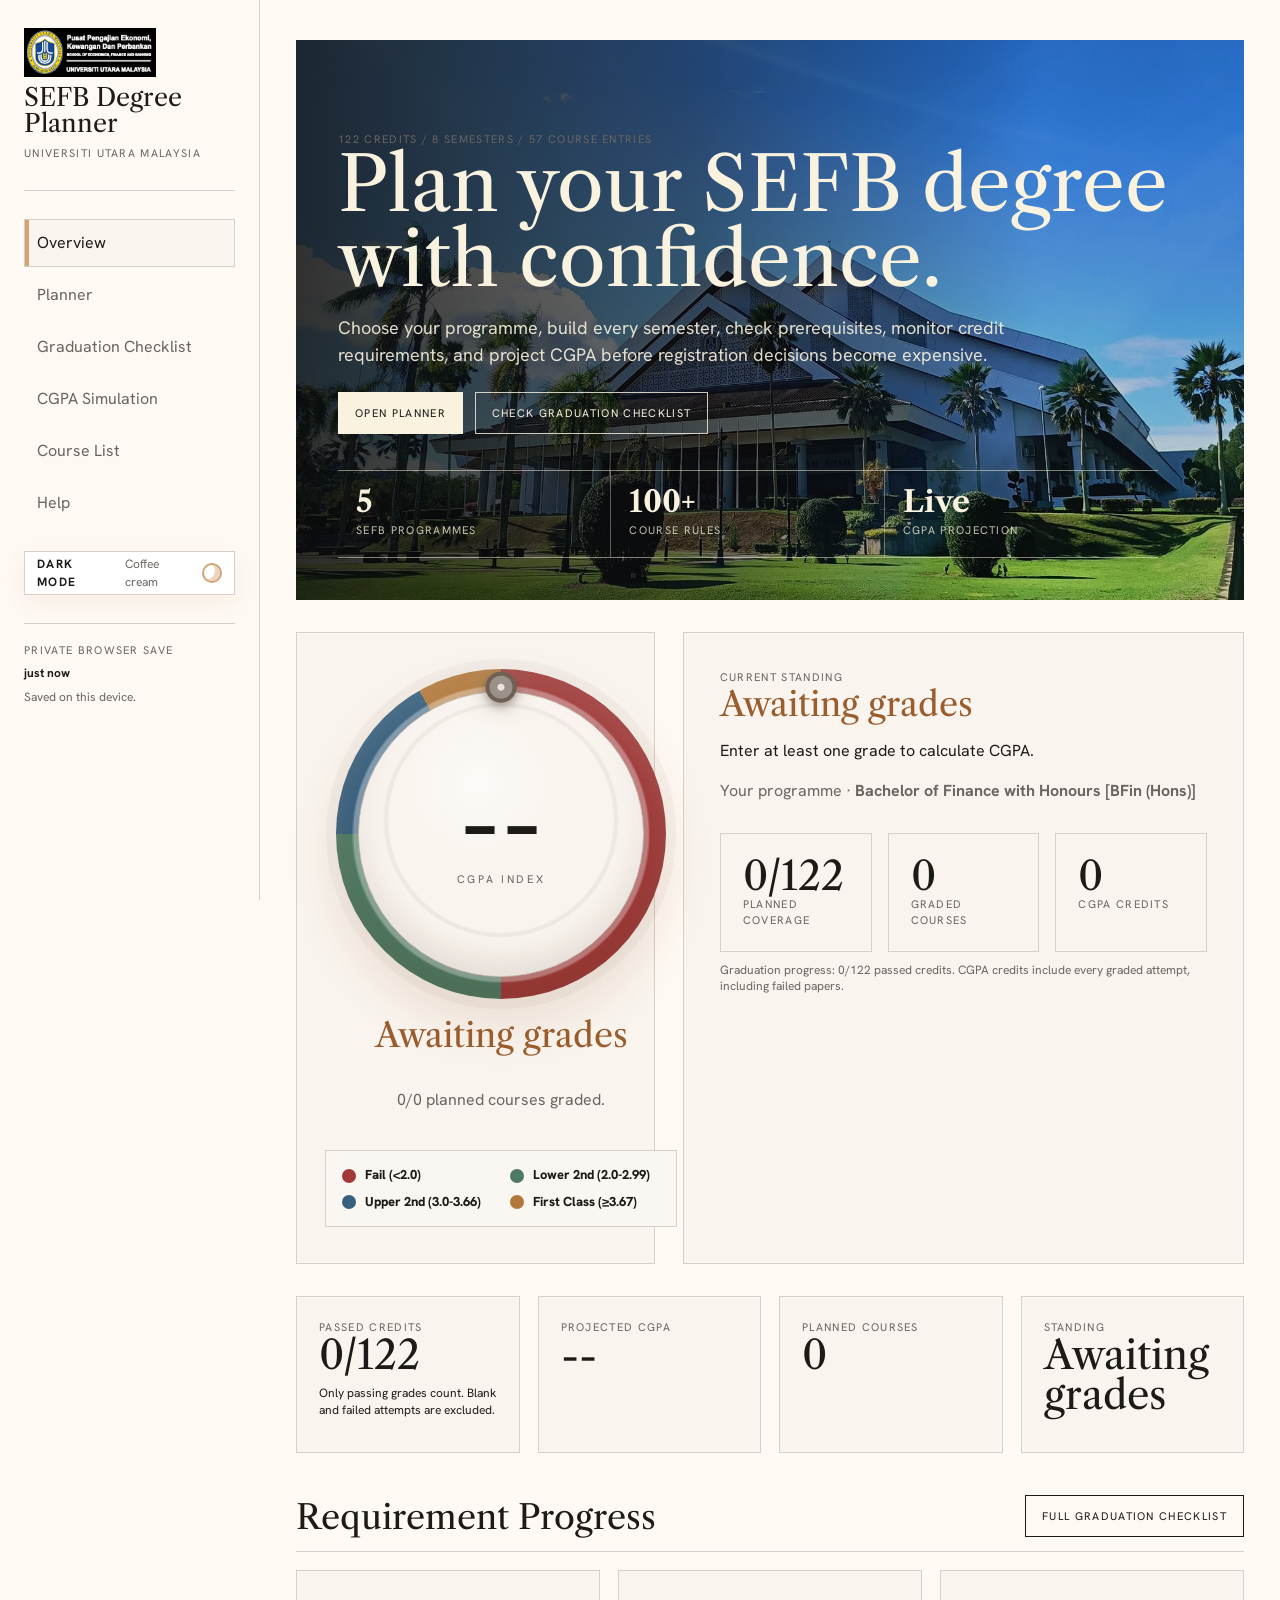
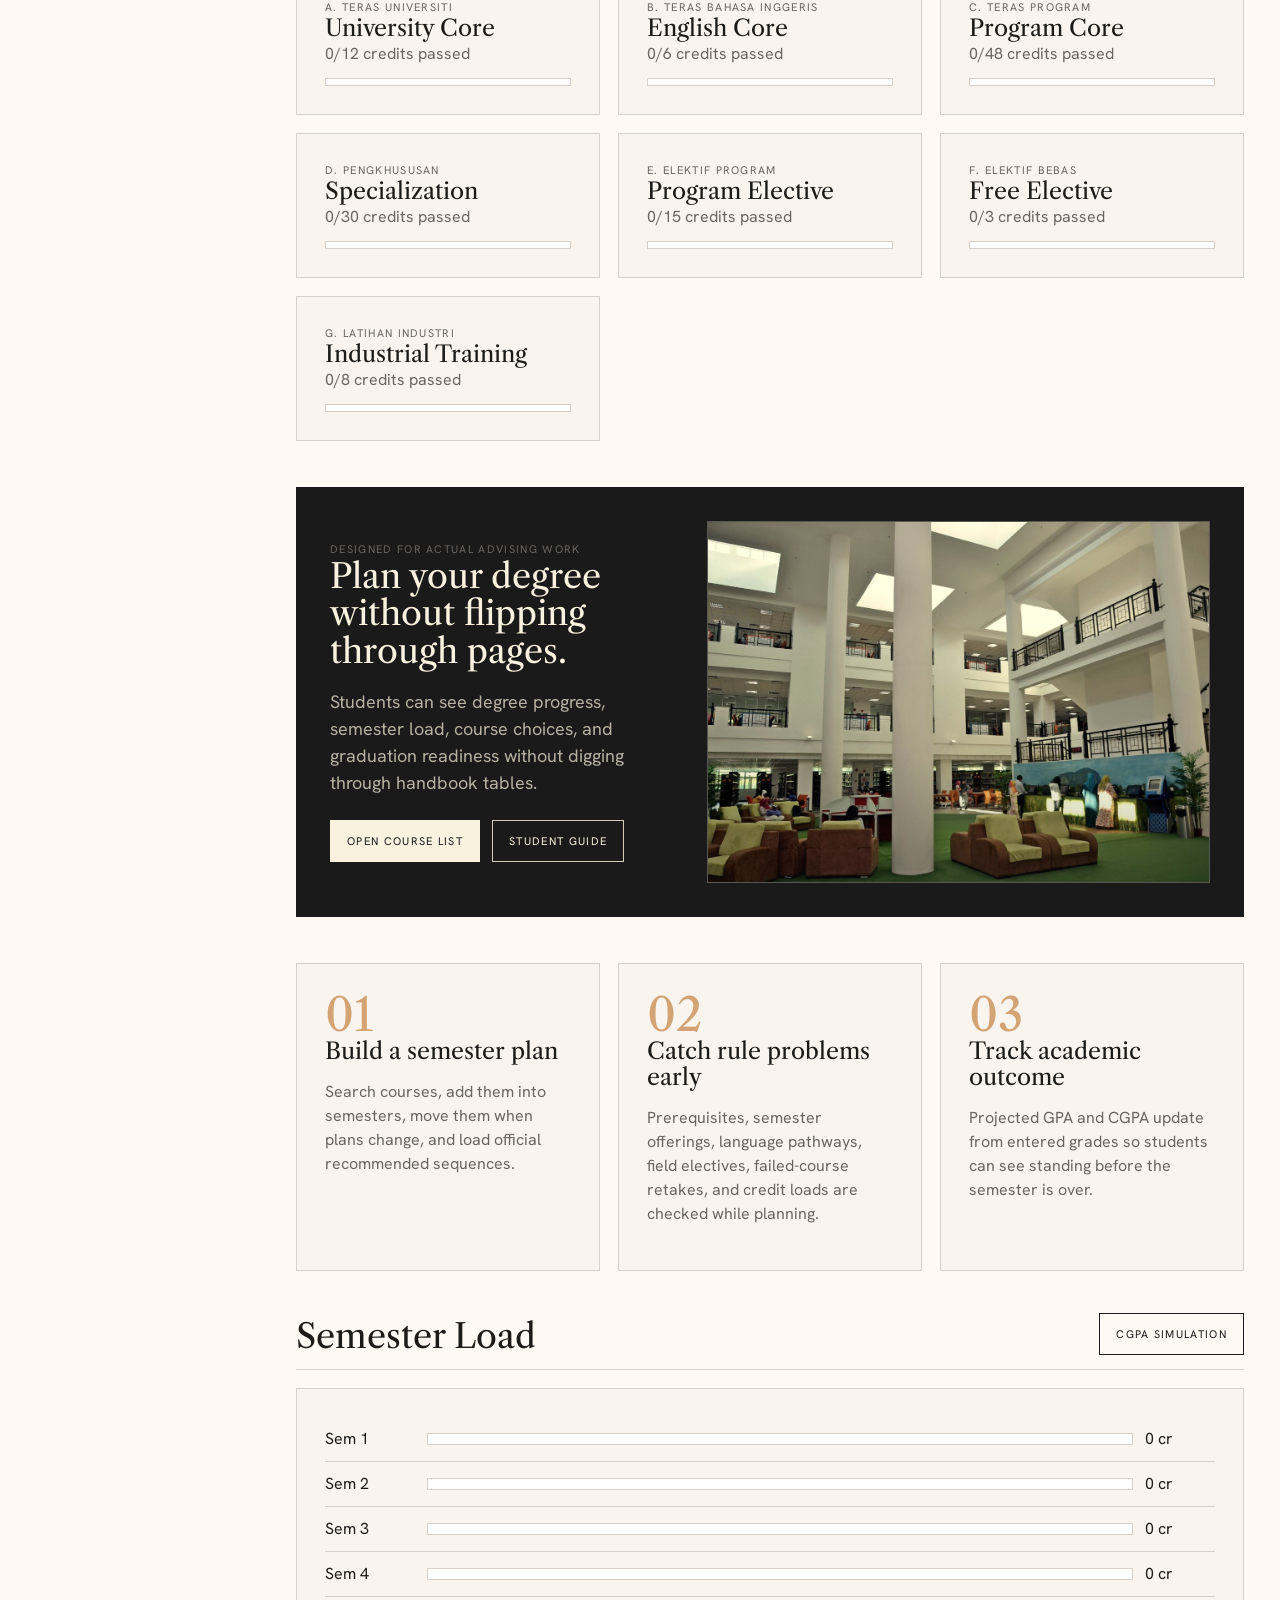
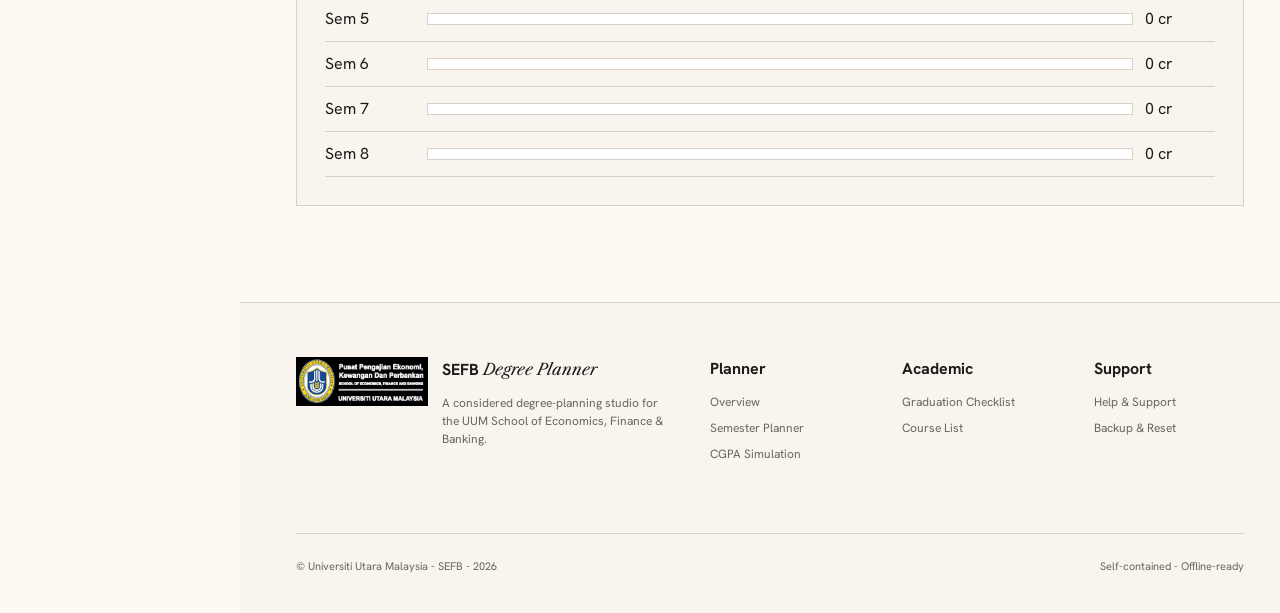
==== commit e4f1ad12: "Fix graduation credit retake accounting" ====
--- a/index.html
+++ b/index.html
@@ -9,7 +9,7 @@
   <link rel="preconnect" href="https://fonts.gstatic.com" crossorigin>
   <link href="https://fonts.googleapis.com/css2?family=Hanken+Grotesk:wght@300;400;600;700&family=Libre+Caslon+Text:wght@400;700&display=swap" rel="stylesheet">
   <link rel="icon" href="assets/img/sefb.png">
-  <link rel="stylesheet" href="assets/css/styles.css?v=20260606m">
+  <link rel="stylesheet" href="assets/css/styles.css?v=20260608a">
 </head>
 <body data-page="index">
   <div class="site-shell">
@@ -64,15 +64,16 @@
             <p id="cgpaStandingText">Your standing will appear after every planned course has a grade.</p>
             <p class="muted">Your programme · <strong id="overviewProgramName">--</strong></p>
             <div class="standing-stats">
-              <div class="stat"><div class="stat-value" id="overviewCreditsPlanned">--</div><div class="label">Credits planned</div></div>
+              <div class="stat"><div class="stat-value" id="overviewCreditsPlanned">--</div><div class="label">Planned coverage</div></div>
               <div class="stat"><div class="stat-value" id="overviewGradedCourses">--</div><div class="label">Graded courses</div></div>
-              <div class="stat"><div class="stat-value" id="overviewGradedCredits">--</div><div class="label">Graded credits</div></div>
-            </div>
+              <div class="stat"><div class="stat-value" id="overviewGradedCredits">--</div><div class="label">CGPA credits</div></div>
+            </div>
+            <p class="muted credit-note" id="overviewCreditNote"></p>
           </article>
         </section>
 
         <section class="grid cols-4">
-          <div class="stat"><div class="label">Credits</div><div class="stat-value" id="statCredits">--</div></div>
+          <div class="stat"><div class="label">Passed credits</div><div class="stat-value" id="statCredits">--</div><p class="stat-note" id="statCreditsNote"></p></div>
           <div class="stat"><div class="label">Projected CGPA</div><div class="stat-value" id="statCgpa">--</div></div>
           <div class="stat"><div class="label">Planned courses</div><div class="stat-value" id="statCourses">--</div></div>
           <div class="stat"><div class="label">Standing</div><div class="stat-value" id="statStatus">--</div></div>
@@ -156,7 +157,7 @@
     </main>
   </div>
   <script src="assets/js/sefb-data.js"></script>
-  <script src="assets/js/app.js?v=20260606g"></script>
+  <script src="assets/js/app.js?v=20260608a"></script>
 </body>
 </html>
 
--- a/assets/css/styles.css
+++ b/assets/css/styles.css
@@ -509,6 +509,13 @@
   line-height: 1;
 }
 
+.stat-note,
+.credit-note {
+  margin-top: 10px;
+  font-size: 12px;
+  line-height: 1.35;
+}
+
 .muted { color: var(--muted); }
 
 .cgpa-overview {
@@ -1377,6 +1384,188 @@
   box-shadow: 0 20px 48px rgba(0, 0, 0, .34);
 }
 
+.take-note-panel {
+  margin: -8px 0 34px;
+  padding: 26px 30px;
+  border: 1px solid color-mix(in srgb, var(--amber) 50%, var(--line));
+  background:
+    linear-gradient(135deg, rgba(255,255,255,.52), rgba(255,255,255,.08)),
+    color-mix(in srgb, var(--bone) 82%, var(--paper));
+  box-shadow: 0 14px 34px rgba(92, 61, 36, .07);
+}
+
+.take-note-head {
+  display: flex;
+  align-items: center;
+  justify-content: space-between;
+  gap: 18px;
+}
+
+.take-note-title {
+  display: flex;
+  align-items: center;
+  min-width: 0;
+  gap: 13px;
+  color: color-mix(in srgb, var(--brown) 78%, var(--ink));
+  font-size: 12px;
+  font-weight: 900;
+  letter-spacing: .16em;
+  line-height: 1;
+  text-transform: uppercase;
+}
+
+.take-note-icon {
+  display: inline-grid;
+  place-items: center;
+  position: relative;
+  width: 23px;
+  height: 23px;
+  border: 0;
+  color: color-mix(in srgb, var(--brown) 65%, var(--amber));
+  font-size: 0;
+  font-weight: 900;
+}
+
+.take-note-icon::before {
+  content: "";
+  position: absolute;
+  inset: 1px;
+  background: currentColor;
+  clip-path: polygon(50% 4%, 98% 92%, 2% 92%);
+}
+
+.take-note-icon::after {
+  content: "!";
+  position: absolute;
+  top: 7px;
+  left: 0;
+  right: 0;
+  color: var(--paper);
+  font-size: 11px;
+  line-height: 1;
+  text-align: center;
+}
+
+.take-note-title strong {
+  display: inline-grid;
+  place-items: center;
+  min-width: 25px;
+  height: 25px;
+  border-radius: 999px;
+  background: color-mix(in srgb, var(--brown) 82%, var(--amber));
+  color: var(--cream);
+  font-family: "Hanken Grotesk", Arial, sans-serif;
+  font-size: 12px;
+  letter-spacing: 0;
+}
+
+.take-note-toggle {
+  flex: 0 0 auto;
+  border: 0;
+  border-bottom: 1px solid color-mix(in srgb, var(--brown) 32%, transparent);
+  background: transparent;
+  color: color-mix(in srgb, var(--brown) 84%, var(--ink));
+  cursor: pointer;
+  font: inherit;
+  font-size: 11px;
+  font-weight: 800;
+  letter-spacing: .16em;
+  line-height: 1.25;
+  padding: 2px 0;
+  text-transform: uppercase;
+}
+
+.take-note-toggle:hover,
+.take-note-toggle:focus-visible {
+  color: var(--ink);
+  border-bottom-color: currentColor;
+  outline: 0;
+}
+
+.take-note-body {
+  margin-top: 18px;
+}
+
+.take-note-list {
+  display: grid;
+  border-top: 1px solid color-mix(in srgb, var(--brown) 18%, var(--line));
+}
+
+.take-note-item {
+  display: grid;
+  grid-template-columns: minmax(0, 1fr) 28px;
+  gap: 16px;
+  align-items: center;
+  min-height: 60px;
+  padding: 13px 0;
+  border-bottom: 1px solid color-mix(in srgb, var(--brown) 16%, var(--line));
+  color: var(--ink);
+  font-size: 16px;
+}
+
+.take-note-item.load,
+.take-note-item.retake {
+  color: var(--red);
+}
+
+.take-note-item.rule {
+  color: color-mix(in srgb, var(--brown) 78%, var(--ink));
+}
+
+.take-note-item strong {
+  font-weight: 700;
+}
+
+.take-note-dismiss {
+  justify-self: end;
+  color: color-mix(in srgb, var(--muted) 80%, var(--ink));
+  font-size: 26px;
+  line-height: 1;
+}
+
+.take-note-muted {
+  margin: 0;
+  color: var(--muted);
+  font-size: 15px;
+  font-style: italic;
+}
+
+.take-note-more {
+  padding-top: 14px;
+  color: var(--muted);
+  font-size: 13px;
+  font-style: italic;
+}
+
+body.dark-mode .take-note-panel {
+  border-color: color-mix(in srgb, var(--amber) 46%, var(--line));
+  background:
+    linear-gradient(135deg, rgba(197,139,79,.10), rgba(255,243,220,.02)),
+    var(--paper);
+  box-shadow: 0 18px 40px rgba(0, 0, 0, .24);
+}
+
+body.dark-mode .take-note-title {
+  color: color-mix(in srgb, var(--amber) 78%, var(--cream));
+}
+
+body.dark-mode .take-note-toggle {
+  color: color-mix(in srgb, var(--cream) 72%, var(--muted));
+}
+
+body.dark-mode .take-note-item.rule {
+  color: var(--cream);
+}
+
+body[data-page="planner"] .planner-take-note {
+  margin: -18px 0 24px;
+  padding: 22px 24px;
+}
+
+body[data-page="planner"] .planner-take-note .take-note-body {
+  margin-top: 14px;
+}
+
 .audit-status {
   display: grid;
   place-items: center;
@@ -2689,6 +2878,23 @@
   .audit-hero-image .button {
     justify-self: start;
   }
+  .take-note-panel {
+    margin-bottom: 28px;
+    padding: 22px 20px;
+  }
+  .take-note-head {
+    align-items: flex-start;
+  }
+  .take-note-title {
+    flex-wrap: wrap;
+    gap: 10px;
+  }
+  .take-note-item {
+    grid-template-columns: minmax(0, 1fr) 22px;
+    gap: 10px;
+    min-height: 54px;
+    font-size: 15px;
+  }
   .audit-status {
     min-height: 220px;
     margin-bottom: 42px;
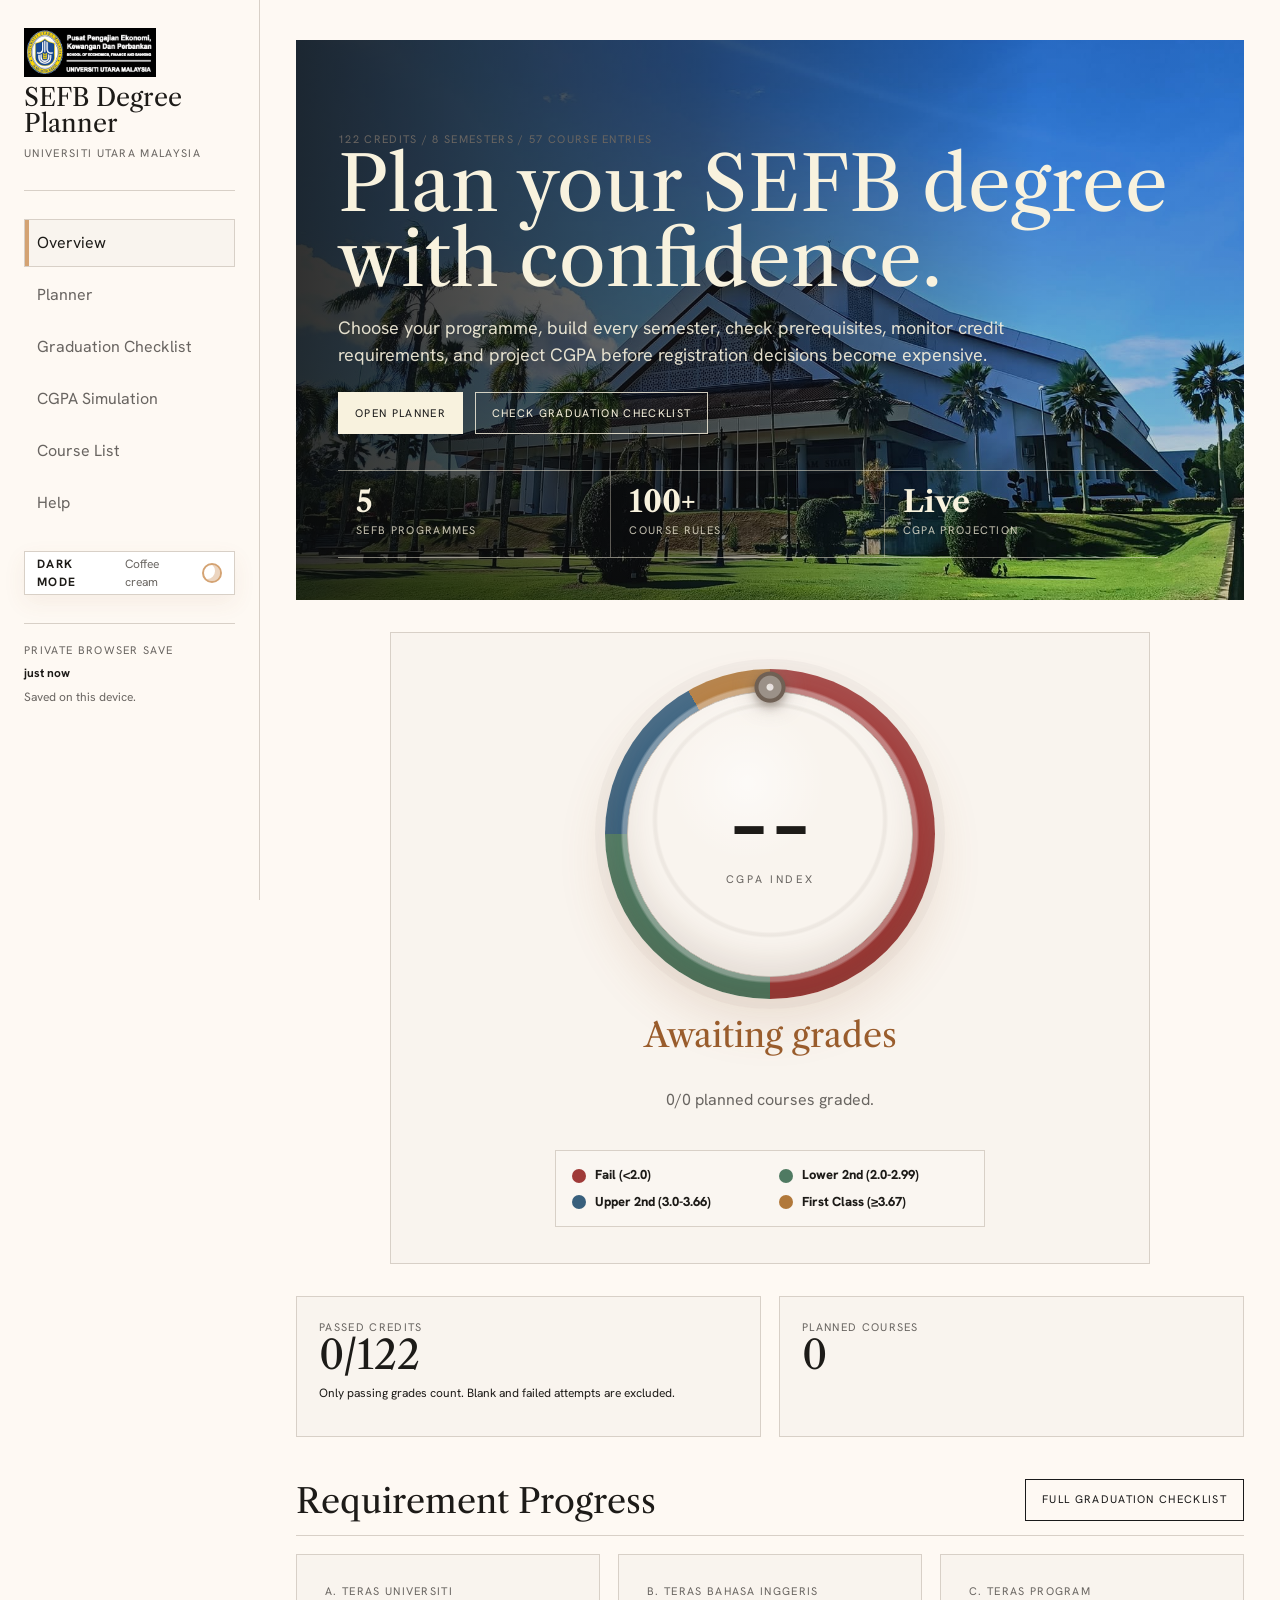
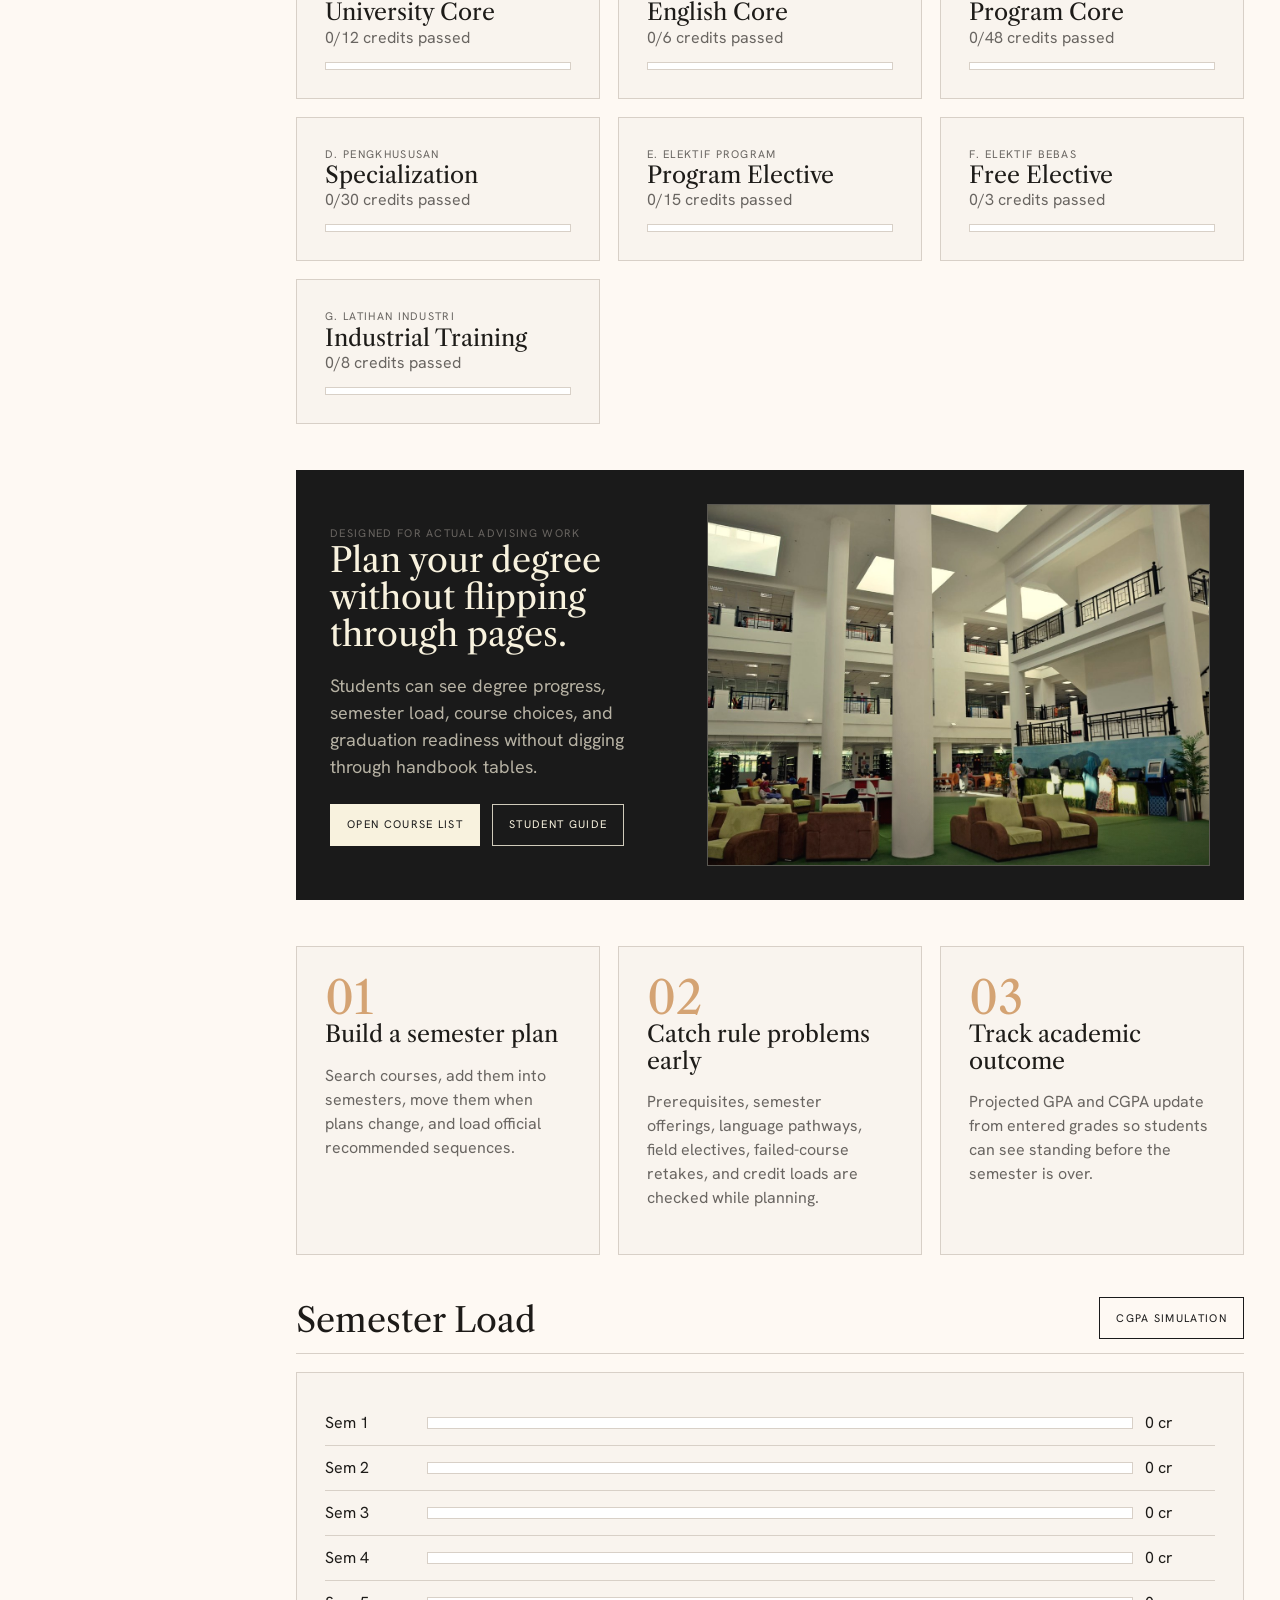
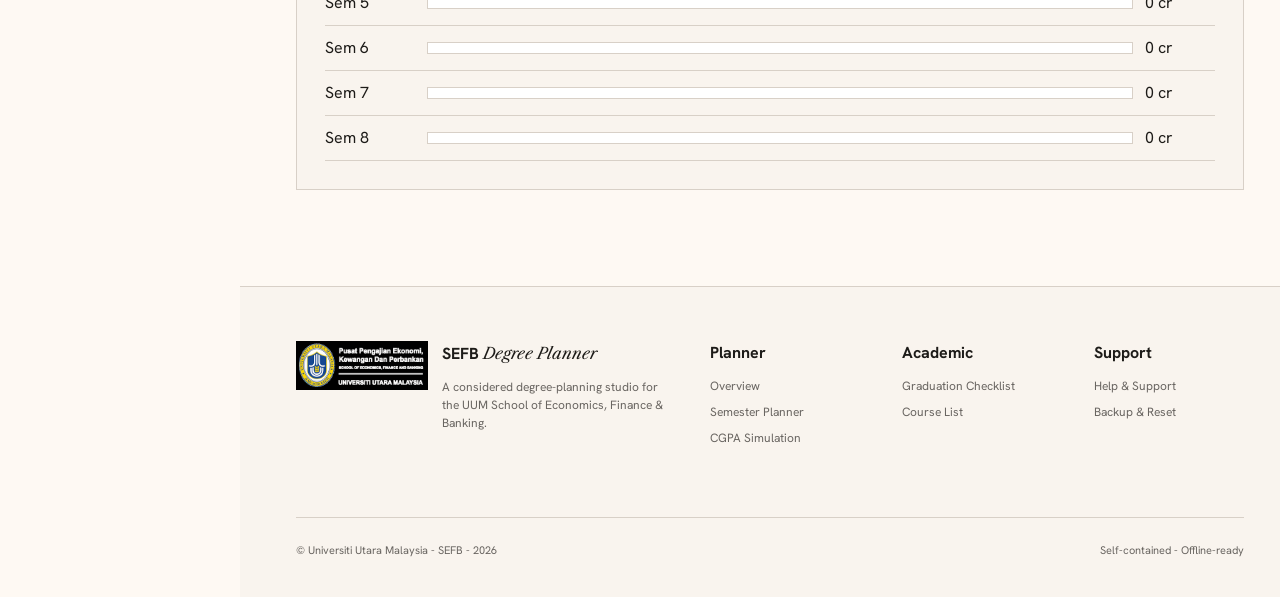
==== commit a421647d: "Remove duplicate overview stats" ====
--- a/index.html
+++ b/index.html
@@ -1,4 +1,4 @@
-<!doctype html>
+﻿<!doctype html>
 <html lang="en">
 <head>
   <meta charset="utf-8">
@@ -9,7 +9,7 @@
   <link rel="preconnect" href="https://fonts.gstatic.com" crossorigin>
   <link href="https://fonts.googleapis.com/css2?family=Hanken+Grotesk:wght@300;400;600;700&family=Libre+Caslon+Text:wght@400;700&display=swap" rel="stylesheet">
   <link rel="icon" href="assets/img/sefb.png">
-  <link rel="stylesheet" href="assets/css/styles.css?v=20260608a">
+  <link rel="stylesheet" href="assets/css/styles.css?v=20260608b">
 </head>
 <body data-page="index">
   <div class="site-shell">
@@ -17,7 +17,7 @@
       <div class="brand">
         <img class="brand-mark" src="assets/img/sefb.png" alt="SEFB">
         <div class="brand-title">SEFB Degree Planner</div>
-        <div class="brand-sub">UNIVERSITI UTARA MALAYSIA</div>
+        <div class="brand-sub">UNIVERSITI UTARA MALAYSIA</div>
       </div>
       <nav class="nav" data-nav></nav>
     </aside>
@@ -58,25 +58,11 @@
             </div>
           </article>
 
-          <article class="cgpa-standing-card">
-            <div class="eyebrow">Current standing</div>
-            <h2 id="cgpaStandingTitle">Awaiting grades</h2>
-            <p id="cgpaStandingText">Your standing will appear after every planned course has a grade.</p>
-            <p class="muted">Your programme · <strong id="overviewProgramName">--</strong></p>
-            <div class="standing-stats">
-              <div class="stat"><div class="stat-value" id="overviewCreditsPlanned">--</div><div class="label">Planned coverage</div></div>
-              <div class="stat"><div class="stat-value" id="overviewGradedCourses">--</div><div class="label">Graded courses</div></div>
-              <div class="stat"><div class="stat-value" id="overviewGradedCredits">--</div><div class="label">CGPA credits</div></div>
-            </div>
-            <p class="muted credit-note" id="overviewCreditNote"></p>
-          </article>
         </section>
 
-        <section class="grid cols-4">
-          <div class="stat"><div class="label">Passed credits</div><div class="stat-value" id="statCredits">--</div><p class="stat-note" id="statCreditsNote"></p></div>
-          <div class="stat"><div class="label">Projected CGPA</div><div class="stat-value" id="statCgpa">--</div></div>
+        <section class="grid cols-2 overview-stats">
+          <div class="stat"><div class="label">Passed credits</div><div class="stat-value" id="statCredits">--</div><p class="stat-note" id="statCreditsNote"></p></div>
           <div class="stat"><div class="label">Planned courses</div><div class="stat-value" id="statCourses">--</div></div>
-          <div class="stat"><div class="label">Standing</div><div class="stat-value" id="statStatus">--</div></div>
         </section>
 
         <div class="section-head">
@@ -96,7 +82,7 @@
             </div>
           </div>
           <figure class="visual-photo">
-            <img src="assets/img/library.jpg" alt="Students studying in the university library">
+            <img src="assets/img/library.jpg" alt="Students studying in the university library">
           </figure>
         </section>
 
@@ -138,16 +124,16 @@
             <a href="planner.html">Semester Planner</a>
             <a href="analytics.html">CGPA Simulation</a>
           </div>
-          <div>
-            <strong>Academic</strong>
-            <a href="audit.html">Graduation Checklist</a>
-            <a href="courses.html">Course List</a>
-          </div>
-          <div>
-            <strong>Support</strong>
-            <a href="help.html">Help & Support</a>
-            <a href="profile.html">Backup & Reset</a>
-          </div>
+          <div>
+            <strong>Academic</strong>
+            <a href="audit.html">Graduation Checklist</a>
+            <a href="courses.html">Course List</a>
+          </div>
+          <div>
+            <strong>Support</strong>
+            <a href="help.html">Help & Support</a>
+            <a href="profile.html">Backup & Reset</a>
+          </div>
           <div class="footer-bottom">
             <span>&copy; Universiti Utara Malaysia - SEFB - 2026</span>
             <span>Self-contained - Offline-ready</span>
@@ -157,7 +143,7 @@
     </main>
   </div>
   <script src="assets/js/sefb-data.js"></script>
-  <script src="assets/js/app.js?v=20260608a"></script>
+  <script src="assets/js/app.js?v=20260608b"></script>
 </body>
 </html>
 
--- a/assets/css/styles.css
+++ b/assets/css/styles.css
@@ -520,9 +520,11 @@
 
 .cgpa-overview {
   display: grid;
-  grid-template-columns: minmax(320px, .78fr) minmax(0, 1.22fr);
+  grid-template-columns: minmax(0, 1fr);
   gap: 28px;
+  max-width: 760px;
   margin: 32px 0;
+  margin-inline: auto;
 }
 
 .cgpa-gauge-card,
